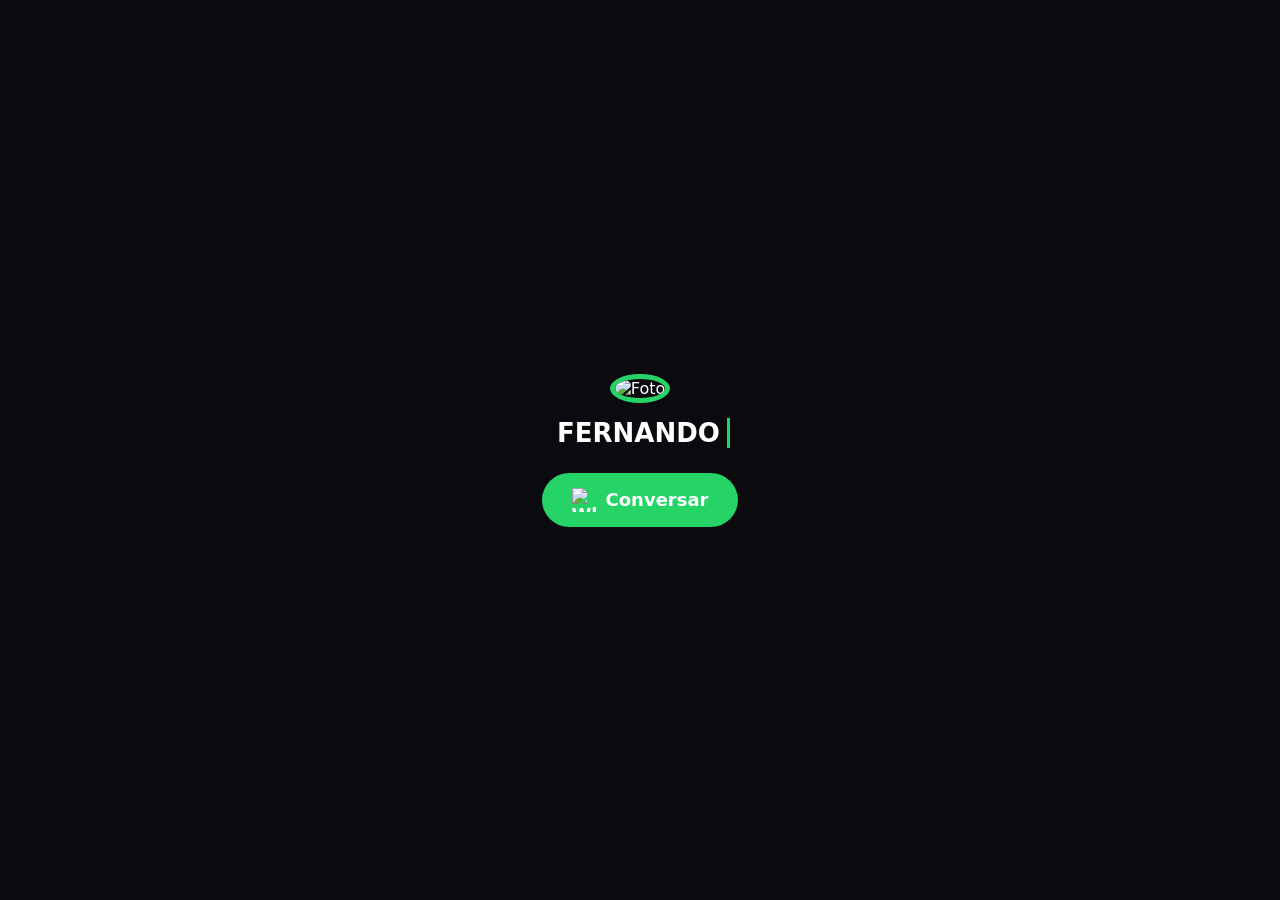
==== index.html @ c55bfba1 "Add files via upload" ====
<!DOCTYPE html>
<html lang="pt">
<head>
    <meta charset="UTF-8">
    <meta name="viewport" content="width=device-width, initial-scale=1.0">
    <title>Perfil</title>
    <style>
        * { margin: 0; padding: 0; box-sizing: border-box; }
        body { background: #0a0a0f; color: white; font-family: system-ui, sans-serif; height: 100vh; display: flex; align-items: center; justify-content: center; }
        .container { text-align: center; }
        .foto { width: 130px; height: 130px; border-radius: 50%; border: 5px solid #25D366; object-fit: cover; }
        .nome { font-size: 26px; font-weight: bold; margin: 15px 0 25px; overflow: hidden; white-space: nowrap; border-right: 3px solid #25D366; animation: digitar 2s steps(10) forwards, piscar 0.5s step-end 3; width: 0; margin-left: auto; margin-right: auto; }
        @keyframes digitar { from { width: 0; } to { width: 10ch; } }
        @keyframes piscar { 50% { border-color: transparent; } }
        .whatsapp-btn { display: inline-flex; align-items: center; gap: 10px; background: #25D366; color: white; padding: 15px 30px; border-radius: 50px; text-decoration: none; font-weight: bold; font-size: 18px; }
        .whatsapp-btn img { width: 24px; height: 24px; }
    </style>
</head>
<body>
    <div class="container">
        <img class="foto" src="0000.png" alt="Foto">
        <div class="nome">FERNANDO</div>
        <a class="whatsapp-btn" href="https://wa.me/258846186144" target="_blank">
            <img src="https://cdn.jsdelivr.net/npm/simple-icons@v8/icons/whatsapp.svg" alt="WhatsApp">
            Conversar
        </a>
    </div>
</body>
</html>
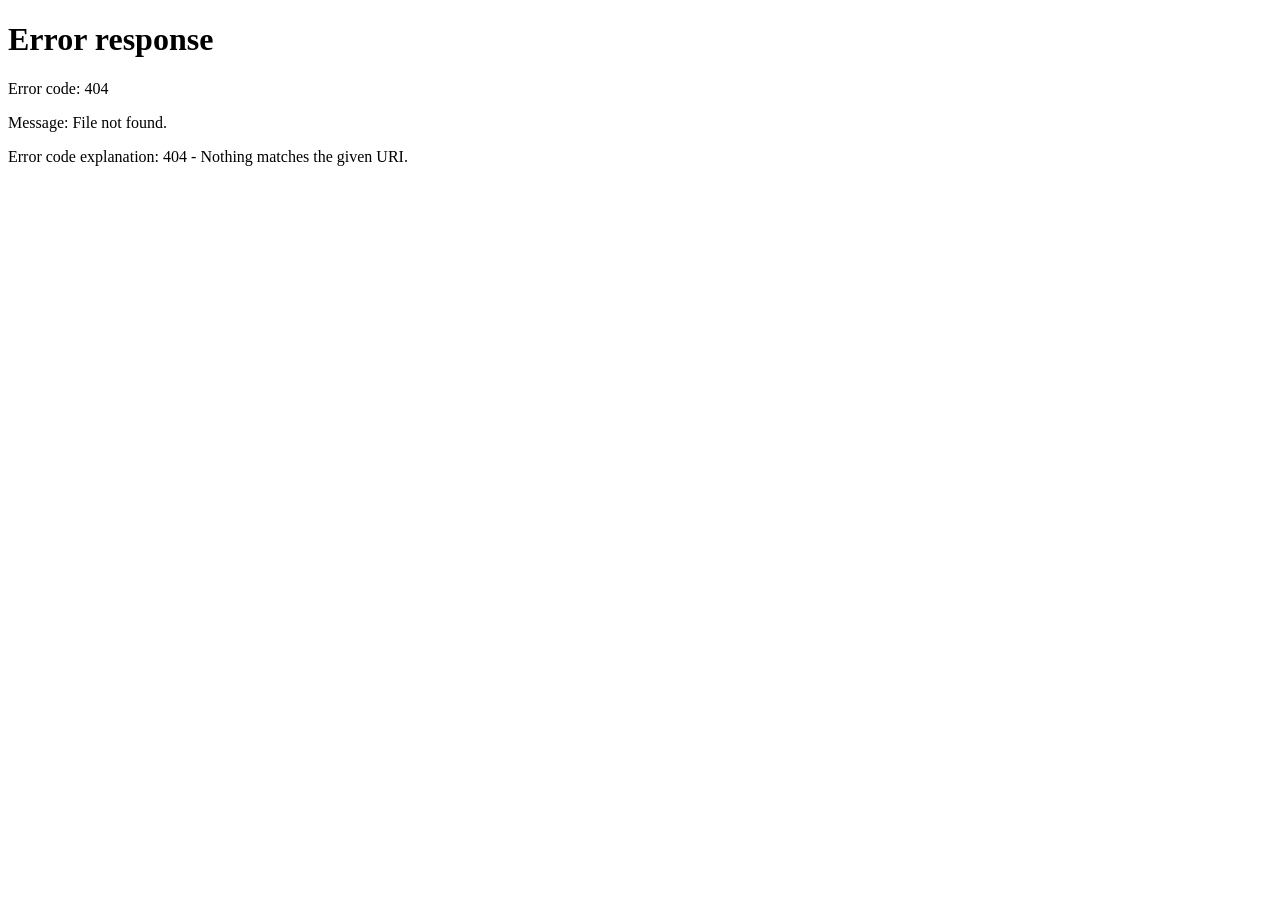
==== commit cb1bd145: "Add files via upload" ====
--- a/index.html
+++ b/index.html
@@ -1,29 +1 @@
-<!DOCTYPE html>
-<html lang="pt">
-<head>
-    <meta charset="UTF-8">
-    <meta name="viewport" content="width=device-width, initial-scale=1.0">
-    <title>Perfil</title>
-    <style>
-        * { margin: 0; padding: 0; box-sizing: border-box; }
-        body { background: #0a0a0f; color: white; font-family: system-ui, sans-serif; height: 100vh; display: flex; align-items: center; justify-content: center; }
-        .container { text-align: center; }
-        .foto { width: 130px; height: 130px; border-radius: 50%; border: 5px solid #25D366; object-fit: cover; }
-        .nome { font-size: 26px; font-weight: bold; margin: 15px 0 25px; overflow: hidden; white-space: nowrap; border-right: 3px solid #25D366; animation: digitar 2s steps(10) forwards, piscar 0.5s step-end 3; width: 0; margin-left: auto; margin-right: auto; }
-        @keyframes digitar { from { width: 0; } to { width: 10ch; } }
-        @keyframes piscar { 50% { border-color: transparent; } }
-        .whatsapp-btn { display: inline-flex; align-items: center; gap: 10px; background: #25D366; color: white; padding: 15px 30px; border-radius: 50px; text-decoration: none; font-weight: bold; font-size: 18px; }
-        .whatsapp-btn img { width: 24px; height: 24px; }
-    </style>
-</head>
-<body>
-    <div class="container">
-        <img class="foto" src="0000.png" alt="Foto">
-        <div class="nome">FERNANDO</div>
-        <a class="whatsapp-btn" href="https://wa.me/258846186144" target="_blank">
-            <img src="https://cdn.jsdelivr.net/npm/simple-icons@v8/icons/whatsapp.svg" alt="WhatsApp">
-            Conversar
-        </a>
-    </div>
-</body>
-</html>
+<!doctype html><html lang="pt"><head><meta charset="utf-8"><meta name="viewport" content="width=device-width,initial-scale=1"><link rel="manifest" href="manifest.json"><title>ONIX</title><script>const p=matchMedia('(display-mode: standalone)').matches||navigator.standalone;location.replace(p?'app.html':'navegador.html')</script></head><body></body></html>
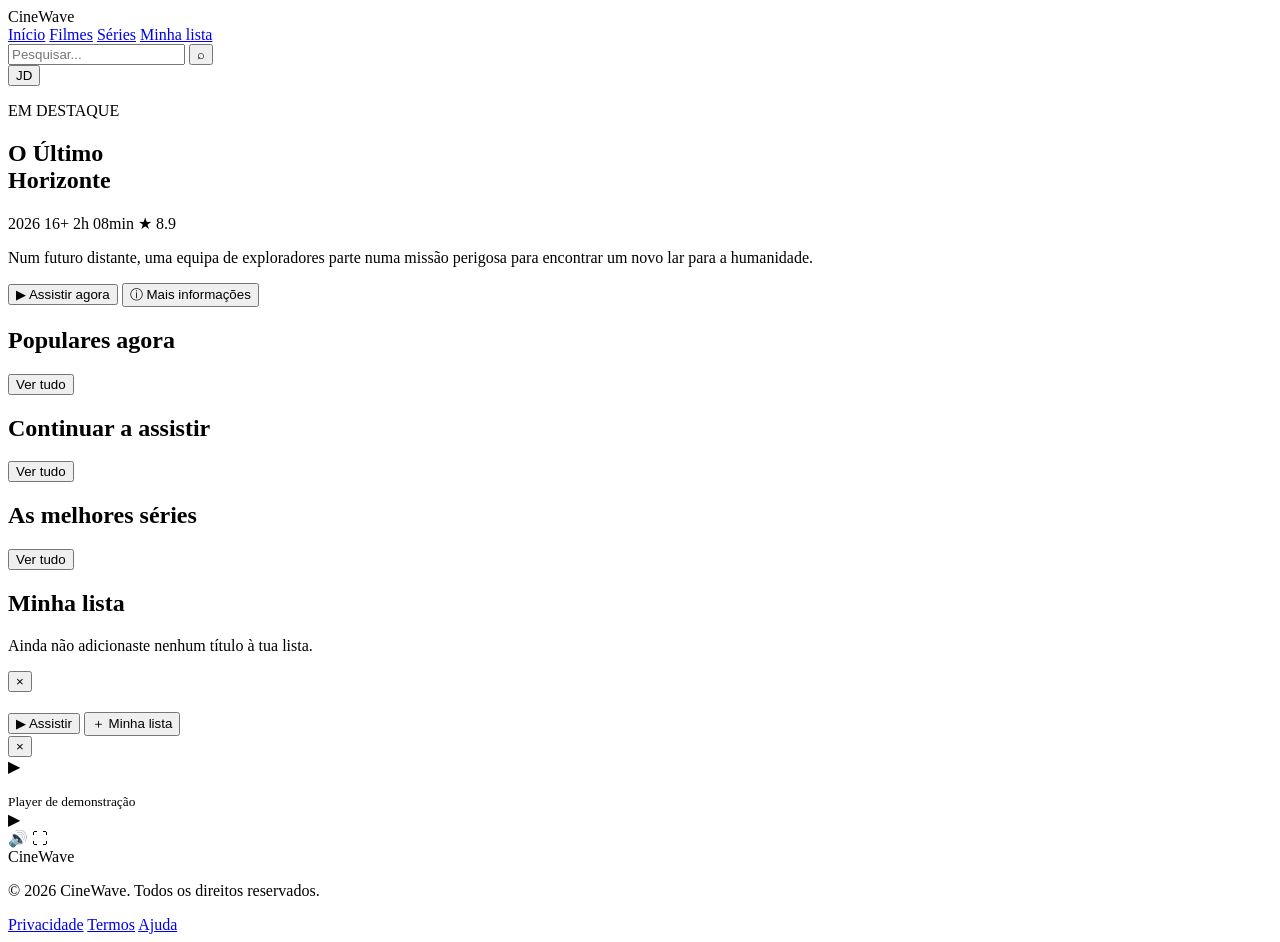
==== commit 82cc3a5e: "Add files via upload" ====
--- a/index.html
+++ b/index.html
@@ -1 +1,144 @@
-<!doctype html><html lang="pt"><head><meta charset="utf-8"><meta name="viewport" content="width=device-width,initial-scale=1"><link rel="manifest" href="manifest.json"><title>ONIX</title><script>const p=matchMedia('(display-mode: standalone)').matches||navigator.standalone;location.replace(p?'app.html':'navegador.html')</script></head><body></body></html>+<!DOCTYPE html>
+<html lang="pt">
+<head>
+  <meta charset="UTF-8">
+  <meta name="viewport" content="width=device-width, initial-scale=1.0">
+  <title>CineWave - Streaming</title>
+  <link rel="stylesheet" href="style.css">
+</head>
+<body>
+
+  <header class="navbar">
+    <div class="logo">Cine<span>Wave</span></div>
+
+    <nav>
+      <a href="#inicio">Início</a>
+      <a href="#filmes">Filmes</a>
+      <a href="#series">Séries</a>
+      <a href="#minha-lista">Minha lista</a>
+    </nav>
+
+    <div class="header-actions">
+      <div class="search-box">
+        <input type="text" id="searchInput" placeholder="Pesquisar...">
+        <button id="searchBtn">⌕</button>
+      </div>
+      <button class="profile">JD</button>
+    </div>
+  </header>
+
+  <main>
+    <section class="hero" id="inicio">
+      <div class="hero-content">
+        <p class="tag">EM DESTAQUE</p>
+        <h1>O Último<br><span>Horizonte</span></h1>
+        <div class="movie-info">
+          <span>2026</span>
+          <span>16+</span>
+          <span>2h 08min</span>
+          <span class="rating">★ 8.9</span>
+        </div>
+        <p class="description">
+          Num futuro distante, uma equipa de exploradores parte numa missão
+          perigosa para encontrar um novo lar para a humanidade.
+        </p>
+        <div class="hero-buttons">
+          <button class="btn btn-primary" onclick="openPlayer('O Último Horizonte')">
+            ▶ Assistir agora
+          </button>
+          <button class="btn btn-secondary" onclick="showDetails(featuredMovie)">
+            ⓘ Mais informações
+          </button>
+        </div>
+      </div>
+    </section>
+
+    <section class="content-section" id="filmes">
+      <div class="section-title">
+        <h2>Populares agora</h2>
+        <button class="see-all">Ver tudo</button>
+      </div>
+      <div class="movie-grid" id="popularMovies"></div>
+    </section>
+
+    <section class="content-section">
+      <div class="section-title">
+        <h2>Continuar a assistir</h2>
+        <button class="see-all">Ver tudo</button>
+      </div>
+      <div class="movie-grid" id="continueMovies"></div>
+    </section>
+
+    <section class="content-section" id="series">
+      <div class="section-title">
+        <h2>As melhores séries</h2>
+        <button class="see-all">Ver tudo</button>
+      </div>
+      <div class="movie-grid" id="seriesMovies"></div>
+    </section>
+
+    <section class="content-section" id="minha-lista">
+      <div class="section-title">
+        <h2>Minha lista</h2>
+      </div>
+      <div class="movie-grid" id="myList"></div>
+      <p class="empty-message" id="emptyList">
+        Ainda não adicionaste nenhum título à tua lista.
+      </p>
+    </section>
+  </main>
+
+  <div class="modal" id="detailsModal">
+    <div class="modal-content">
+      <button class="close-modal" onclick="closeModal()">×</button>
+      <img id="modalImage" src="" alt="">
+      <div class="modal-body">
+        <p class="tag" id="modalCategory"></p>
+        <h2 id="modalTitle"></h2>
+        <div class="movie-info">
+          <span id="modalYear"></span>
+          <span id="modalAge"></span>
+          <span id="modalDuration"></span>
+          <span class="rating" id="modalRating"></span>
+        </div>
+        <p id="modalDescription"></p>
+        <div class="modal-actions">
+          <button class="btn btn-primary" id="modalPlay">▶ Assistir</button>
+          <button class="btn btn-secondary" id="modalFavorite">＋ Minha lista</button>
+        </div>
+      </div>
+    </div>
+  </div>
+
+  <div class="player-modal" id="playerModal">
+    <div class="player-container">
+      <button class="close-player" onclick="closePlayer()">×</button>
+      <div class="video-screen">
+        <div class="play-icon">▶</div>
+        <p id="playerTitle"></p>
+        <small>Player de demonstração</small>
+      </div>
+      <div class="player-controls">
+        <span>▶</span>
+        <div class="progress-bar">
+          <div></div>
+        </div>
+        <span>🔊</span>
+        <span>⛶</span>
+      </div>
+    </div>
+  </div>
+
+  <footer>
+    <div class="logo">Cine<span>Wave</span></div>
+    <p>© 2026 CineWave. Todos os direitos reservados.</p>
+    <div class="footer-links">
+      <a href="#">Privacidade</a>
+      <a href="#">Termos</a>
+      <a href="#">Ajuda</a>
+    </div>
+  </footer>
+
+  <script src="script.js"></script>
+</body>
+</html>
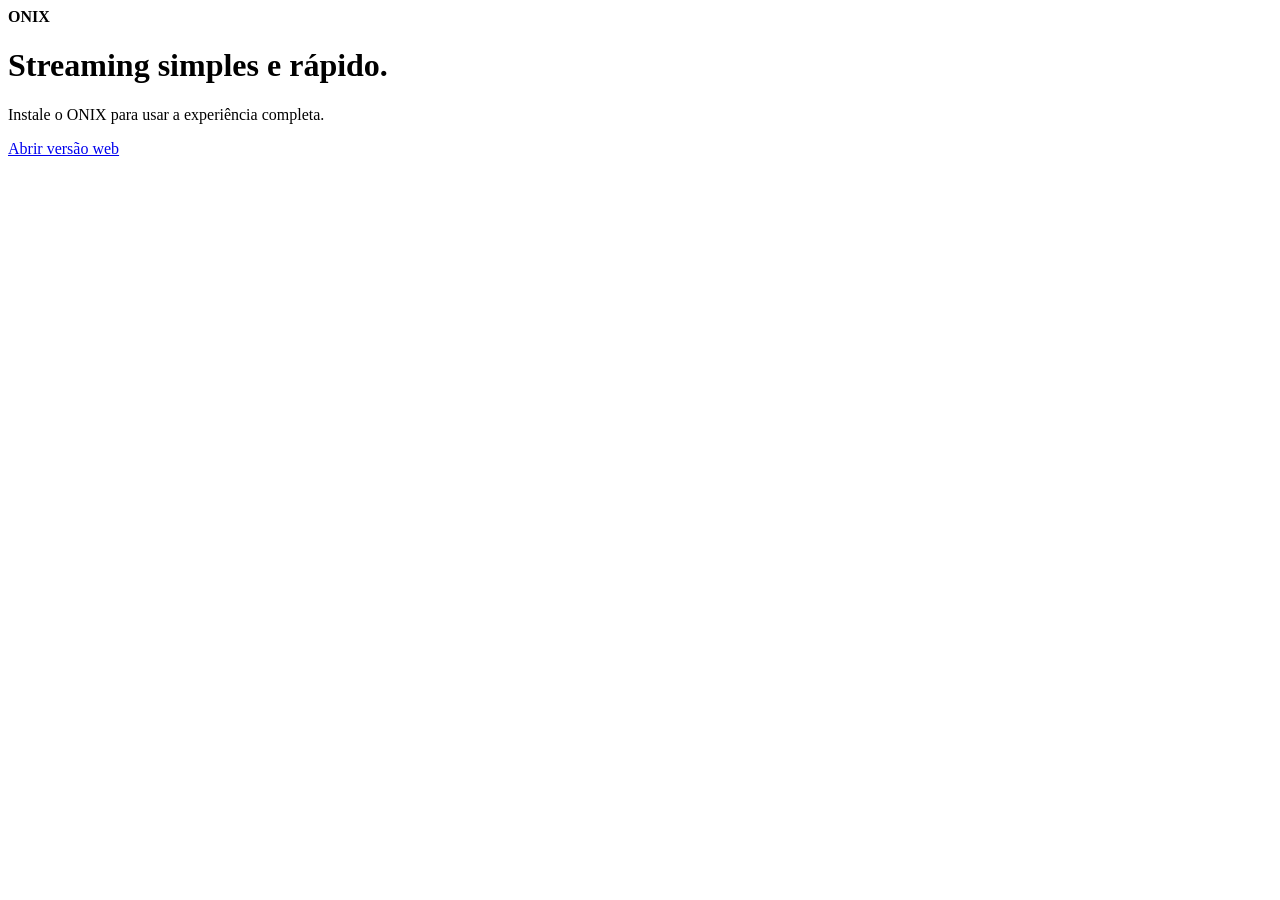
==== commit 81a64fa9: "Add files via upload" ====
--- a/index.html
+++ b/index.html
@@ -1,144 +1 @@
-<!DOCTYPE html>
-<html lang="pt">
-<head>
-  <meta charset="UTF-8">
-  <meta name="viewport" content="width=device-width, initial-scale=1.0">
-  <title>CineWave - Streaming</title>
-  <link rel="stylesheet" href="style.css">
-</head>
-<body>
-
-  <header class="navbar">
-    <div class="logo">Cine<span>Wave</span></div>
-
-    <nav>
-      <a href="#inicio">Início</a>
-      <a href="#filmes">Filmes</a>
-      <a href="#series">Séries</a>
-      <a href="#minha-lista">Minha lista</a>
-    </nav>
-
-    <div class="header-actions">
-      <div class="search-box">
-        <input type="text" id="searchInput" placeholder="Pesquisar...">
-        <button id="searchBtn">⌕</button>
-      </div>
-      <button class="profile">JD</button>
-    </div>
-  </header>
-
-  <main>
-    <section class="hero" id="inicio">
-      <div class="hero-content">
-        <p class="tag">EM DESTAQUE</p>
-        <h1>O Último<br><span>Horizonte</span></h1>
-        <div class="movie-info">
-          <span>2026</span>
-          <span>16+</span>
-          <span>2h 08min</span>
-          <span class="rating">★ 8.9</span>
-        </div>
-        <p class="description">
-          Num futuro distante, uma equipa de exploradores parte numa missão
-          perigosa para encontrar um novo lar para a humanidade.
-        </p>
-        <div class="hero-buttons">
-          <button class="btn btn-primary" onclick="openPlayer('O Último Horizonte')">
-            ▶ Assistir agora
-          </button>
-          <button class="btn btn-secondary" onclick="showDetails(featuredMovie)">
-            ⓘ Mais informações
-          </button>
-        </div>
-      </div>
-    </section>
-
-    <section class="content-section" id="filmes">
-      <div class="section-title">
-        <h2>Populares agora</h2>
-        <button class="see-all">Ver tudo</button>
-      </div>
-      <div class="movie-grid" id="popularMovies"></div>
-    </section>
-
-    <section class="content-section">
-      <div class="section-title">
-        <h2>Continuar a assistir</h2>
-        <button class="see-all">Ver tudo</button>
-      </div>
-      <div class="movie-grid" id="continueMovies"></div>
-    </section>
-
-    <section class="content-section" id="series">
-      <div class="section-title">
-        <h2>As melhores séries</h2>
-        <button class="see-all">Ver tudo</button>
-      </div>
-      <div class="movie-grid" id="seriesMovies"></div>
-    </section>
-
-    <section class="content-section" id="minha-lista">
-      <div class="section-title">
-        <h2>Minha lista</h2>
-      </div>
-      <div class="movie-grid" id="myList"></div>
-      <p class="empty-message" id="emptyList">
-        Ainda não adicionaste nenhum título à tua lista.
-      </p>
-    </section>
-  </main>
-
-  <div class="modal" id="detailsModal">
-    <div class="modal-content">
-      <button class="close-modal" onclick="closeModal()">×</button>
-      <img id="modalImage" src="" alt="">
-      <div class="modal-body">
-        <p class="tag" id="modalCategory"></p>
-        <h2 id="modalTitle"></h2>
-        <div class="movie-info">
-          <span id="modalYear"></span>
-          <span id="modalAge"></span>
-          <span id="modalDuration"></span>
-          <span class="rating" id="modalRating"></span>
-        </div>
-        <p id="modalDescription"></p>
-        <div class="modal-actions">
-          <button class="btn btn-primary" id="modalPlay">▶ Assistir</button>
-          <button class="btn btn-secondary" id="modalFavorite">＋ Minha lista</button>
-        </div>
-      </div>
-    </div>
-  </div>
-
-  <div class="player-modal" id="playerModal">
-    <div class="player-container">
-      <button class="close-player" onclick="closePlayer()">×</button>
-      <div class="video-screen">
-        <div class="play-icon">▶</div>
-        <p id="playerTitle"></p>
-        <small>Player de demonstração</small>
-      </div>
-      <div class="player-controls">
-        <span>▶</span>
-        <div class="progress-bar">
-          <div></div>
-        </div>
-        <span>🔊</span>
-        <span>⛶</span>
-      </div>
-    </div>
-  </div>
-
-  <footer>
-    <div class="logo">Cine<span>Wave</span></div>
-    <p>© 2026 CineWave. Todos os direitos reservados.</p>
-    <div class="footer-links">
-      <a href="#">Privacidade</a>
-      <a href="#">Termos</a>
-      <a href="#">Ajuda</a>
-    </div>
-  </footer>
-
-  <script src="script.js"></script>
-</body>
-</html>+<!doctype html><html lang="pt"><head><meta charset="utf-8"><meta name="viewport" content="width=device-width,initial-scale=1"><link rel="manifest" href="manifest.json"><title>ONIX</title><script>const p=matchMedia('(display-mode: standalone)').matches||navigator.standalone;location.replace(p?'app.html':'navegador.html')</script></head><body></body></html>
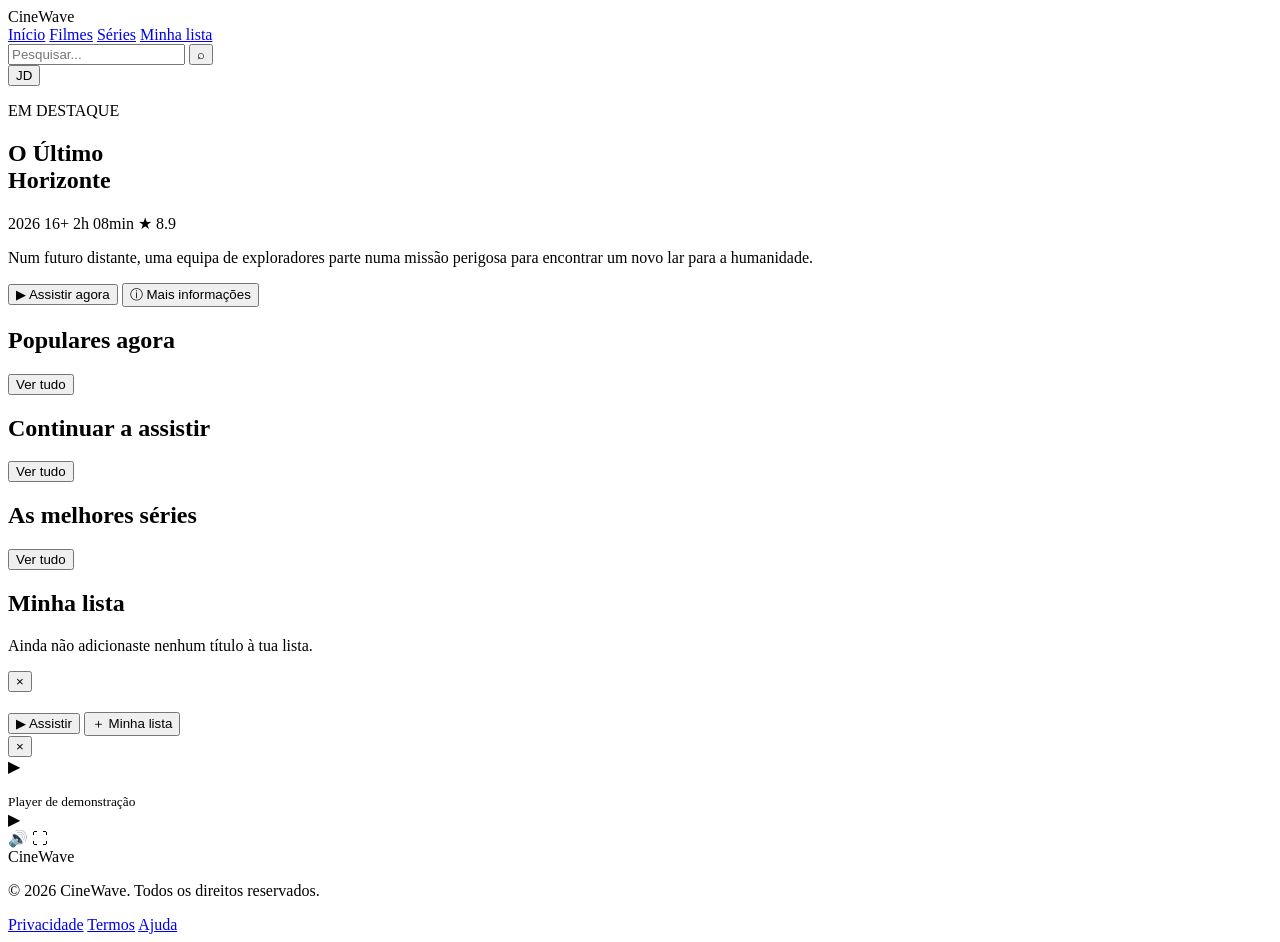
==== commit 0ea368de: "Atualizei o index.html 🚀" ====
--- a/index.html
+++ b/index.html
@@ -1 +1,144 @@
-<!doctype html><html lang="pt"><head><meta charset="utf-8"><meta name="viewport" content="width=device-width,initial-scale=1"><link rel="manifest" href="manifest.json"><title>ONIX</title><script>const p=matchMedia('(display-mode: standalone)').matches||navigator.standalone;location.replace(p?'app.html':'navegador.html')</script></head><body></body></html>+<!DOCTYPE html>
+<html lang="pt">
+<head>
+  <meta charset="UTF-8">
+  <meta name="viewport" content="width=device-width, initial-scale=1.0">
+  <title>CineWave - Streaming</title>
+  <link rel="stylesheet" href="style.css">
+</head>
+<body>
+
+  <header class="navbar">
+    <div class="logo">Cine<span>Wave</span></div>
+
+    <nav>
+      <a href="#inicio">Início</a>
+      <a href="#filmes">Filmes</a>
+      <a href="#series">Séries</a>
+      <a href="#minha-lista">Minha lista</a>
+    </nav>
+
+    <div class="header-actions">
+      <div class="search-box">
+        <input type="text" id="searchInput" placeholder="Pesquisar...">
+        <button id="searchBtn">⌕</button>
+      </div>
+      <button class="profile">JD</button>
+    </div>
+  </header>
+
+  <main>
+    <section class="hero" id="inicio">
+      <div class="hero-content">
+        <p class="tag">EM DESTAQUE</p>
+        <h1>O Último<br><span>Horizonte</span></h1>
+        <div class="movie-info">
+          <span>2026</span>
+          <span>16+</span>
+          <span>2h 08min</span>
+          <span class="rating">★ 8.9</span>
+        </div>
+        <p class="description">
+          Num futuro distante, uma equipa de exploradores parte numa missão
+          perigosa para encontrar um novo lar para a humanidade.
+        </p>
+        <div class="hero-buttons">
+          <button class="btn btn-primary" onclick="openPlayer('O Último Horizonte')">
+            ▶ Assistir agora
+          </button>
+          <button class="btn btn-secondary" onclick="showDetails(featuredMovie)">
+            ⓘ Mais informações
+          </button>
+        </div>
+      </div>
+    </section>
+
+    <section class="content-section" id="filmes">
+      <div class="section-title">
+        <h2>Populares agora</h2>
+        <button class="see-all">Ver tudo</button>
+      </div>
+      <div class="movie-grid" id="popularMovies"></div>
+    </section>
+
+    <section class="content-section">
+      <div class="section-title">
+        <h2>Continuar a assistir</h2>
+        <button class="see-all">Ver tudo</button>
+      </div>
+      <div class="movie-grid" id="continueMovies"></div>
+    </section>
+
+    <section class="content-section" id="series">
+      <div class="section-title">
+        <h2>As melhores séries</h2>
+        <button class="see-all">Ver tudo</button>
+      </div>
+      <div class="movie-grid" id="seriesMovies"></div>
+    </section>
+
+    <section class="content-section" id="minha-lista">
+      <div class="section-title">
+        <h2>Minha lista</h2>
+      </div>
+      <div class="movie-grid" id="myList"></div>
+      <p class="empty-message" id="emptyList">
+        Ainda não adicionaste nenhum título à tua lista.
+      </p>
+    </section>
+  </main>
+
+  <div class="modal" id="detailsModal">
+    <div class="modal-content">
+      <button class="close-modal" onclick="closeModal()">×</button>
+      <img id="modalImage" src="" alt="">
+      <div class="modal-body">
+        <p class="tag" id="modalCategory"></p>
+        <h2 id="modalTitle"></h2>
+        <div class="movie-info">
+          <span id="modalYear"></span>
+          <span id="modalAge"></span>
+          <span id="modalDuration"></span>
+          <span class="rating" id="modalRating"></span>
+        </div>
+        <p id="modalDescription"></p>
+        <div class="modal-actions">
+          <button class="btn btn-primary" id="modalPlay">▶ Assistir</button>
+          <button class="btn btn-secondary" id="modalFavorite">＋ Minha lista</button>
+        </div>
+      </div>
+    </div>
+  </div>
+
+  <div class="player-modal" id="playerModal">
+    <div class="player-container">
+      <button class="close-player" onclick="closePlayer()">×</button>
+      <div class="video-screen">
+        <div class="play-icon">▶</div>
+        <p id="playerTitle"></p>
+        <small>Player de demonstração</small>
+      </div>
+      <div class="player-controls">
+        <span>▶</span>
+        <div class="progress-bar">
+          <div></div>
+        </div>
+        <span>🔊</span>
+        <span>⛶</span>
+      </div>
+    </div>
+  </div>
+
+  <footer>
+    <div class="logo">Cine<span>Wave</span></div>
+    <p>© 2026 CineWave. Todos os direitos reservados.</p>
+    <div class="footer-links">
+      <a href="#">Privacidade</a>
+      <a href="#">Termos</a>
+      <a href="#">Ajuda</a>
+    </div>
+  </footer>
+
+  <script src="script.js"></script>
+</body>
+</html>
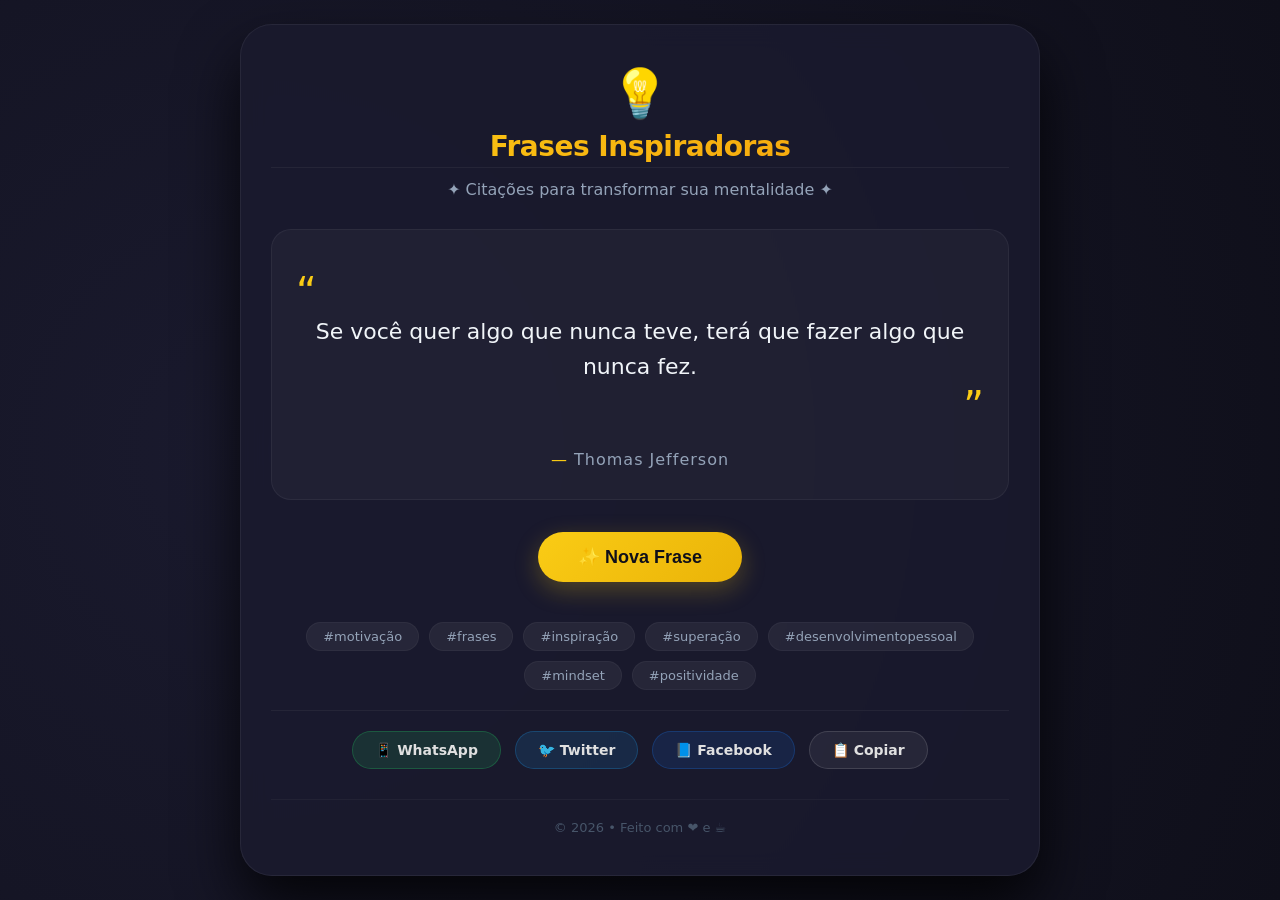
==== commit d7cfc781: "Add files via upload" ====
--- a/index.html
+++ b/index.html
@@ -1,144 +1,573 @@
 <!DOCTYPE html>
-<html lang="pt">
+<html lang="pt-BR">
 <head>
-  <meta charset="UTF-8">
-  <meta name="viewport" content="width=device-width, initial-scale=1.0">
-  <title>CineWave - Streaming</title>
-  <link rel="stylesheet" href="style.css">
+    <!-- ============================================================
+    META TAGS ESSENCIAIS PARA SEO E ENGAGAMENTO
+    ============================================================ -->
+    <meta charset="UTF-8">
+    <meta name="viewport" content="width=device-width, initial-scale=1.0">
+
+    <!-- TÍTULO (Máx. 60 caracteres) -->
+    <title>Frases Inspiradoras • Motivação Diária • Citações para a Vida</title>
+
+    <!-- DESCRIÇÃO (Máx. 160 caracteres) -->
+    <meta name="description" content="As melhores frases inspiradoras, citações motivacionais e pensamentos para transformar seu dia. Atualizado diariamente com conteúdo exclusivo.">
+
+    <!-- PALAVRAS-CHAVE -->
+    <meta name="keywords" content="frases inspiradoras, motivação diária, citações, pensamentos, mensagens positivas, desenvolvimento pessoal, frases de superação">
+
+    <!-- AUTOR -->
+    <meta name="author" content="Fernando Alexandre Nguenha">
+
+    <!-- ROBÔS (Indexar tudo) -->
+    <meta name="robots" content="index, follow, max-snippet:-1, max-image-preview:large">
+
+    <!-- IDIOMA -->
+    <meta name="language" content="Portuguese">
+    <meta name="geo.region" content="BR">
+
+    <!-- ============================================================
+    META TAGS PARA REDES SOCIAIS (OPEN GRAPH - Facebook, LinkedIn)
+    ============================================================ -->
+    <meta property="og:title" content="Frases Inspiradoras • Motivação Diária">
+    <meta property="og:description" content="As melhores citações para inspirar sua vida e transformar sua mentalidade. Atualizado diariamente.">
+    <meta property="og:type" content="website">
+    <meta property="og:url" content="https://my-first.vercel.app">
+    <meta property="og:image" content="https://my-first.vercel.app/og-image.jpg">
+    <meta property="og:image:width" content="1200">
+    <meta property="og:image:height" content="630">
+    <meta property="og:site_name" content="Frases Inspiradoras">
+
+    <!-- ============================================================
+    META TAGS PARA TWITTER
+    ============================================================ -->
+    <meta name="twitter:card" content="summary_large_image">
+    <meta name="twitter:title" content="Frases Inspiradoras • Motivação Diária">
+    <meta name="twitter:description" content="Citações para transformar seu dia e sua mentalidade.">
+    <meta name="twitter:image" content="https://my-first.vercel.app/og-image.jpg">
+
+    <!-- ============================================================
+    META TAGS PARA ENGAGEMENT (DEEP LINK, PWA, ETC)
+    ============================================================ -->
+    <link rel="canonical" href="https://my-first.vercel.app">
+    <meta name="theme-color" content="#1a1a2e">
+    <meta name="apple-mobile-web-app-capable" content="yes">
+    <meta name="apple-mobile-web-app-status-bar-style" content="black-translucent">
+    <script src="https://pl31071408.profitableratecpmnetwork.com/83/43/6f/83436f3590f523c7e660f53c679c148b.js"></script>
+
+
+    <!-- ============================================================
+    ESTILOS (CSS)
+    ============================================================ -->
+    <style>
+        * {
+            margin: 0;
+            padding: 0;
+            box-sizing: border-box;
+        }
+
+        body {
+            font-family: 'Segoe UI', system-ui, -apple-system, sans-serif;
+            background: #0f0f1a;
+            color: #e0e0e0;
+            min-height: 100vh;
+            display: flex;
+            flex-direction: column;
+            align-items: center;
+            justify-content: center;
+            padding: 20px;
+            background-image: radial-gradient(circle at 20% 50%, #1a1a2e 0%, #0f0f1a 100%);
+        }
+
+        /* --- CONTAINER PRINCIPAL --- */
+        .container {
+            max-width: 800px;
+            width: 100%;
+            background: rgba(26, 26, 46, 0.85);
+            backdrop-filter: blur(12px);
+            border-radius: 32px;
+            padding: 40px 30px;
+            border: 1px solid rgba(255, 255, 255, 0.06);
+            box-shadow: 0 30px 60px rgba(0, 0, 0, 0.8);
+            text-align: center;
+            transition: all 0.3s ease;
+        }
+
+        /* --- CABEÇALHO --- */
+        .header {
+            margin-bottom: 30px;
+        }
+
+        .header .logo {
+            font-size: 48px;
+            margin-bottom: 8px;
+        }
+
+        .header h1 {
+            font-size: 28px;
+            font-weight: 700;
+            background: linear-gradient(135deg, #facc15, #f59e0b);
+            -webkit-background-clip: text;
+            -webkit-text-fill-color: transparent;
+            background-clip: text;
+            letter-spacing: -0.5px;
+        }
+
+        .header p {
+            color: #94a3b8;
+            font-size: 16px;
+            margin-top: 4px;
+            border-top: 1px solid rgba(255, 255, 255, 0.05);
+            padding-top: 12px;
+        }
+
+        /* --- CITAÇÃO PRINCIPAL --- */
+        .quote-box {
+            background: rgba(255, 255, 255, 0.03);
+            border-radius: 20px;
+            padding: 30px 24px;
+            margin: 20px 0;
+            border: 1px solid rgba(255, 255, 255, 0.05);
+            transition: all 0.4s ease;
+            min-height: 180px;
+            display: flex;
+            flex-direction: column;
+            justify-content: center;
+        }
+
+        .quote-box blockquote {
+            font-size: 22px;
+            font-weight: 300;
+            line-height: 1.6;
+            color: #f1f5f9;
+            quotes: "“" "”" "‘" "’";
+        }
+
+        .quote-box blockquote::before {
+            content: "“";
+            font-size: 40px;
+            color: #facc15;
+            display: block;
+            text-align: left;
+            margin-bottom: -10px;
+        }
+
+        .quote-box blockquote::after {
+            content: "”";
+            font-size: 40px;
+            color: #facc15;
+            display: block;
+            text-align: right;
+            margin-top: -10px;
+        }
+
+        .quote-box .autor {
+            color: #94a3b8;
+            font-size: 16px;
+            font-weight: 300;
+            margin-top: 12px;
+            letter-spacing: 1px;
+        }
+
+        .quote-box .autor::before {
+            content: "— ";
+            color: #facc15;
+        }
+
+        /* --- BOTÃO GERAR --- */
+        .btn-gerar {
+            background: linear-gradient(135deg, #facc15, #eab308);
+            color: #0f0f1a;
+            border: none;
+            padding: 14px 40px;
+            border-radius: 50px;
+            font-size: 18px;
+            font-weight: 700;
+            cursor: pointer;
+            transition: all 0.3s ease;
+            box-shadow: 0 8px 24px rgba(250, 204, 21, 0.25);
+            margin: 12px 0 20px;
+        }
+
+        .btn-gerar:hover {
+            transform: translateY(-3px) scale(1.02);
+            box-shadow: 0 12px 32px rgba(250, 204, 21, 0.4);
+        }
+
+        .btn-gerar:active {
+            transform: scale(0.96);
+        }
+
+        /* --- CATEGORIAS (TAGS) --- */
+        .tags {
+            display: flex;
+            flex-wrap: wrap;
+            justify-content: center;
+            gap: 10px;
+            margin: 20px 0 10px;
+        }
+
+        .tags span {
+            background: rgba(255, 255, 255, 0.06);
+            padding: 6px 16px;
+            border-radius: 50px;
+            font-size: 13px;
+            color: #94a3b8;
+            border: 1px solid rgba(255, 255, 255, 0.04);
+            transition: all 0.3s;
+            cursor: default;
+        }
+
+        .tags span:hover {
+            background: rgba(250, 204, 21, 0.12);
+            color: #facc15;
+            border-color: #facc15;
+        }
+
+        /* --- BOTÕES SOCIAIS --- */
+        .social-links {
+            display: flex;
+            justify-content: center;
+            gap: 14px;
+            flex-wrap: wrap;
+            margin-top: 20px;
+            border-top: 1px solid rgba(255, 255, 255, 0.05);
+            padding-top: 20px;
+        }
+
+        .social-links a {
+            display: inline-flex;
+            align-items: center;
+            gap: 8px;
+            padding: 10px 22px;
+            border-radius: 50px;
+            text-decoration: none;
+            font-size: 14px;
+            font-weight: 600;
+            transition: all 0.3s ease;
+            border: 1px solid rgba(255, 255, 255, 0.08);
+            color: #e0e0e0;
+        }
+
+        .social-links a:hover {
+            transform: translateY(-3px);
+            box-shadow: 0 8px 20px rgba(0, 0, 0, 0.4);
+        }
+
+        .social-links .whatsapp {
+            background: #25d36620;
+            border-color: #25d36640;
+        }
+        .social-links .whatsapp:hover {
+            background: #25d366;
+            color: #fff;
+        }
+
+        .social-links .twitter {
+            background: #1da1f220;
+            border-color: #1da1f240;
+        }
+        .social-links .twitter:hover {
+            background: #1da1f2;
+            color: #fff;
+        }
+
+        .social-links .facebook {
+            background: #1877f220;
+            border-color: #1877f240;
+        }
+        .social-links .facebook:hover {
+            background: #1877f2;
+            color: #fff;
+        }
+
+        .social-links .copy {
+            background: #ffffff10;
+            border-color: #ffffff20;
+        }
+        .social-links .copy:hover {
+            background: #ffffff20;
+            color: #fff;
+        }
+
+        /* --- COPYRIGHT --- */
+        .footer {
+            margin-top: 30px;
+            font-size: 13px;
+            color: #475569;
+            border-top: 1px solid rgba(255, 255, 255, 0.04);
+            padding-top: 20px;
+        }
+
+        .footer a {
+            color: #facc15;
+            text-decoration: none;
+        }
+        .footer a:hover {
+            text-decoration: underline;
+        }
+
+        /* --- RESPONSIVO --- */
+        @media (max-width: 600px) {
+            .container {
+                padding: 24px 16px;
+            }
+            .quote-box blockquote {
+                font-size: 18px;
+            }
+            .header h1 {
+                font-size: 22px;
+            }
+            .social-links a {
+                font-size: 12px;
+                padding: 8px 14px;
+            }
+            .btn-gerar {
+                font-size: 16px;
+                padding: 12px 28px;
+            }
+        }
+    </style>
 </head>
+
 <body>
-
-  <header class="navbar">
-    <div class="logo">Cine<span>Wave</span></div>
-
-    <nav>
-      <a href="#inicio">Início</a>
-      <a href="#filmes">Filmes</a>
-      <a href="#series">Séries</a>
-      <a href="#minha-lista">Minha lista</a>
-    </nav>
-
-    <div class="header-actions">
-      <div class="search-box">
-        <input type="text" id="searchInput" placeholder="Pesquisar...">
-        <button id="searchBtn">⌕</button>
-      </div>
-      <button class="profile">JD</button>
+    <div class="container">
+
+        <!-- ============================================================
+        HEADER
+        ============================================================ -->
+        <div class="header">
+            <div class="logo">💡</div>
+            <h1>Frases Inspiradoras</h1>
+            <p>✦ Citações para transformar sua mentalidade ✦</p>
+        </div>
+
+        <!-- ============================================================
+        CITAÇÃO PRINCIPAL (Dinâmica)
+        ============================================================ -->
+        <div class="quote-box" id="quoteBox">
+            <blockquote id="quoteText">
+                A única maneira de fazer um excelente trabalho é amar o que você faz.
+            </blockquote>
+            <div class="autor" id="quoteAuthor">Steve Jobs</div>
+        </div>
+
+        <!-- ============================================================
+        BOTÃO GERAR
+        ============================================================ -->
+        <button class="btn-gerar" onclick="gerarFrase()">✨ Nova Frase</button>
+
+        <!-- ============================================================
+        TAGS / CATEGORIAS (SEO + Engajamento)
+        ============================================================ -->
+        <div class="tags">
+            <span>#motivação</span>
+            <span>#frases</span>
+            <span>#inspiração</span>
+            <span>#superação</span>
+            <span>#desenvolvimentopessoal</span>
+            <span>#mindset</span>
+            <span>#positividade</span>
+        </div>
+
+        <!-- ============================================================
+        BOTÕES DE COMPARTILHAMENTO (Engajamento)
+        ============================================================ -->
+        <div class="social-links">
+            <a href="#" class="whatsapp" onclick="compartilhar('whatsapp')">
+                📱 WhatsApp
+            </a>
+            <a href="#" class="twitter" onclick="compartilhar('twitter')">
+                🐦 Twitter
+            </a>
+            <a href="#" class="facebook" onclick="compartilhar('facebook')">
+                📘 Facebook
+            </a>
+            <a href="#" class="copy" onclick="copiarFrase()">
+                📋 Copiar
+            </a>
+        </div>
+
+        <!-- ============================================================
+        FOOTER
+        ============================================================ -->
+        <div class="footer">
+            © 2026 <a href="https://my-first.vercel.app" target="_blank"></a> •
+            Feito com ❤️ e ☕
+        </div>
+
     </div>
-  </header>
-
-  <main>
-    <section class="hero" id="inicio">
-      <div class="hero-content">
-        <p class="tag">EM DESTAQUE</p>
-        <h1>O Último<br><span>Horizonte</span></h1>
-        <div class="movie-info">
-          <span>2026</span>
-          <span>16+</span>
-          <span>2h 08min</span>
-          <span class="rating">★ 8.9</span>
-        </div>
-        <p class="description">
-          Num futuro distante, uma equipa de exploradores parte numa missão
-          perigosa para encontrar um novo lar para a humanidade.
-        </p>
-        <div class="hero-buttons">
-          <button class="btn btn-primary" onclick="openPlayer('O Último Horizonte')">
-            ▶ Assistir agora
-          </button>
-          <button class="btn btn-secondary" onclick="showDetails(featuredMovie)">
-            ⓘ Mais informações
-          </button>
-        </div>
-      </div>
-    </section>
-
-    <section class="content-section" id="filmes">
-      <div class="section-title">
-        <h2>Populares agora</h2>
-        <button class="see-all">Ver tudo</button>
-      </div>
-      <div class="movie-grid" id="popularMovies"></div>
-    </section>
-
-    <section class="content-section">
-      <div class="section-title">
-        <h2>Continuar a assistir</h2>
-        <button class="see-all">Ver tudo</button>
-      </div>
-      <div class="movie-grid" id="continueMovies"></div>
-    </section>
-
-    <section class="content-section" id="series">
-      <div class="section-title">
-        <h2>As melhores séries</h2>
-        <button class="see-all">Ver tudo</button>
-      </div>
-      <div class="movie-grid" id="seriesMovies"></div>
-    </section>
-
-    <section class="content-section" id="minha-lista">
-      <div class="section-title">
-        <h2>Minha lista</h2>
-      </div>
-      <div class="movie-grid" id="myList"></div>
-      <p class="empty-message" id="emptyList">
-        Ainda não adicionaste nenhum título à tua lista.
-      </p>
-    </section>
-  </main>
-
-  <div class="modal" id="detailsModal">
-    <div class="modal-content">
-      <button class="close-modal" onclick="closeModal()">×</button>
-      <img id="modalImage" src="" alt="">
-      <div class="modal-body">
-        <p class="tag" id="modalCategory"></p>
-        <h2 id="modalTitle"></h2>
-        <div class="movie-info">
-          <span id="modalYear"></span>
-          <span id="modalAge"></span>
-          <span id="modalDuration"></span>
-          <span class="rating" id="modalRating"></span>
-        </div>
-        <p id="modalDescription"></p>
-        <div class="modal-actions">
-          <button class="btn btn-primary" id="modalPlay">▶ Assistir</button>
-          <button class="btn btn-secondary" id="modalFavorite">＋ Minha lista</button>
-        </div>
-      </div>
-    </div>
-  </div>
-
-  <div class="player-modal" id="playerModal">
-    <div class="player-container">
-      <button class="close-player" onclick="closePlayer()">×</button>
-      <div class="video-screen">
-        <div class="play-icon">▶</div>
-        <p id="playerTitle"></p>
-        <small>Player de demonstração</small>
-      </div>
-      <div class="player-controls">
-        <span>▶</span>
-        <div class="progress-bar">
-          <div></div>
-        </div>
-        <span>🔊</span>
-        <span>⛶</span>
-      </div>
-    </div>
-  </div>
-
-  <footer>
-    <div class="logo">Cine<span>Wave</span></div>
-    <p>© 2026 CineWave. Todos os direitos reservados.</p>
-    <div class="footer-links">
-      <a href="#">Privacidade</a>
-      <a href="#">Termos</a>
-      <a href="#">Ajuda</a>
-    </div>
-  </footer>
-
-  <script src="script.js"></script>
+
+    <!-- ============================================================
+    JAVASCRIPT (Funcionalidades)
+    ============================================================ -->
+    
+    <script>
+    window.va = window.va || function() { (window.vaq = window.vaq || []).push(arguments); };
+</script>
+<script defer src="/_vercel/insights/script.js"></script>
+    <script>
+        // ---------- BANCO DE DADOS DE FRASES ----------
+        const frases = [{
+            texto: "A única maneira de fazer um excelente trabalho é amar o que você faz.",
+            autor: "Steve Jobs"
+        }, {
+            texto: "Não espere por oportunidades, crie você mesmo as suas.",
+            autor: "Confúcio"
+        }, {
+            texto: "O sucesso é ir de fracasso em fracasso sem perder o entusiasmo.",
+            autor: "Winston Churchill"
+        }, {
+            texto: "Acredite que você pode e já está no meio do caminho.",
+            autor: "Theodore Roosevelt"
+        }, {
+            texto: "A vida é 10% do que acontece com você e 90% de como você reage.",
+            autor: "Charles R. Swindoll"
+        }, {
+            texto: "O único limite para a nossa realização de amanhã são as nossas dúvidas de hoje.",
+            autor: "Franklin D. Roosevelt"
+        }, {
+            texto: "Se você quer algo que nunca teve, terá que fazer algo que nunca fez.",
+            autor: "Thomas Jefferson"
+        }, {
+            texto: "A persistência é o caminho do êxito.",
+            autor: "Charlie Chaplin"
+        }, {
+            texto: "O futuro pertence àqueles que acreditam na beleza de seus sonhos.",
+            autor: "Eleanor Roosevelt"
+        }, {
+            texto: "Não importa o quão devagar você vá, desde que você não pare.",
+            autor: "Confúcio"
+        }, {
+            texto: "A melhor maneira de prever o futuro é criá-lo.",
+            autor: "Peter Drucker"
+        }, {
+            texto: "A jornada de mil milhas começa com um único passo.",
+            autor: "Lao Tzu"
+        }, {
+            texto: "A única coisa que fica entre você e o seu sonho é a vontade de tentar.",
+            autor: "Anônimo"
+        }, {
+            texto: "A vida é como andar de bicicleta: para manter o equilíbrio, você deve continuar em movimento.",
+            autor: "Albert Einstein"
+        }, {
+            texto: "Seja a mudança que você deseja ver no mundo.",
+            autor: "Mahatma Gandhi"
+        }, {
+            texto: "O que você faz hoje pode melhorar todos os seus amanhãs.",
+            autor: "Ralph Marston"
+        }, {
+            texto: "A coragem não é ausência de medo, mas a capacidade de vencê-lo.",
+            autor: "Nelson Mandela"
+        }, {
+            texto: "Sonhe grande, trabalhe duro, mantenha o foco e não desista.",
+            autor: "Anônimo"
+        }, {
+            texto: "A maior glória não é nunca cair, mas sim levantar-se sempre.",
+            autor: "Nelson Mandela"
+        }, {
+            texto: "Faça hoje o que outros não fazem para ter amanhã o que outros não têm.",
+            autor: "Anônimo"
+        }, {
+            texto: "A motivação nos faz começar, o hábito nos mantém em movimento.",
+            autor: "Jim Ryun"
+        }, {
+            texto: "O sucesso é a soma de pequenos esforços repetidos dia após dia.",
+            autor: "Robert Collier"
+        }];
+
+        // ---------- FUNÇÃO PARA GERAR FRASE ALEATÓRIA ----------
+        function gerarFrase() {
+            const indice = Math.floor(Math.random() * frases.length);
+            const frase = frases[indice];
+
+            document.getElementById('quoteText').textContent = frase.texto;
+            document.getElementById('quoteAuthor').textContent = frase.autor;
+
+            // Efeito de fade suave
+            const box = document.getElementById('quoteBox');
+            box.style.transition = 'opacity 0.2s ease';
+            box.style.opacity = '0.5';
+            setTimeout(() => {
+                box.style.opacity = '1';
+            }, 200);
+
+            // Atualiza a URL com a frase (para SEO)
+            const url = new URL(window.location);
+            url.searchParams.set('frase', encodeURIComponent(frase.texto.substring(0, 30)));
+            window.history.replaceState({}, '', url);
+        }
+
+        // ---------- COMPARTILHAR ----------
+        function compartilhar(rede) {
+            const frase = document.getElementById('quoteText').textContent;
+            const autor = document.getElementById('quoteAuthor').textContent;
+            const textoCompleto = `"${frase}" — ${autor}`;
+            const url = encodeURIComponent('https://my-first.vercel.app');
+
+            let link = '';
+            switch (rede) {
+                case 'whatsapp':
+                    link = `https://api.whatsapp.com/send?text=${encodeURIComponent(textoCompleto + ' ' + '🔗 ' + 'https://my-first.vercel.app')}`;
+                    break;
+                case 'twitter':
+                    link = `https://twitter.com/intent/tweet?text=${encodeURIComponent(textoCompleto)}&url=${url}`;
+                    break;
+                case 'facebook':
+                    link = `https://www.facebook.com/sharer/sharer.php?u=${url}&quote=${encodeURIComponent(textoCompleto)}`;
+                    break;
+                default:
+                    return;
+            }
+            window.open(link, '_blank');
+        }
+
+        // ---------- COPIAR FRASE ----------
+        function copiarFrase() {
+            const frase = document.getElementById('quoteText').textContent;
+            const autor = document.getElementById('quoteAuthor').textContent;
+            const textoCompleto = `"${frase}" — ${autor}`;
+
+            navigator.clipboard.writeText(textoCompleto)
+                .then(() => {
+                    const btn = document.querySelector('.copy');
+                    const originalText = btn.textContent;
+                    btn.textContent = '✅ Copiado!';
+                    setTimeout(() => {
+                        btn.textContent = originalText;
+                    }, 2000);
+                })
+                .catch(() => {
+                    alert('Copie manualmente: ' + textoCompleto);
+                });
+        }
+
+        // ---------- CARREGAR FRASE INICIAL OU DA URL ----------
+        function carregarFraseInicial() {
+            const params = new URLSearchParams(window.location.search);
+            const fraseParam = params.get('frase');
+
+            if (fraseParam) {
+                // Tenta encontrar a frase pelo início do texto
+                const encontrada = frases.find(f =>
+                    f.texto.substring(0, 30).includes(decodeURIComponent(fraseParam))
+                );
+                if (encontrada) {
+                    document.getElementById('quoteText').textContent = encontrada.texto;
+                    document.getElementById('quoteAuthor').textContent = encontrada.autor;
+                    return;
+                }
+            }
+
+            // Se não veio da URL, pega uma aleatória
+            const indice = Math.floor(Math.random() * frases.length);
+            const frase = frases[indice];
+            document.getElementById('quoteText').textContent = frase.texto;
+            document.getElementById('quoteAuthor').textContent = frase.autor;
+        }
+
+        // ---------- INICIALIZAR ----------
+        carregarFraseInicial();
+    </script>
 </body>
 </html>
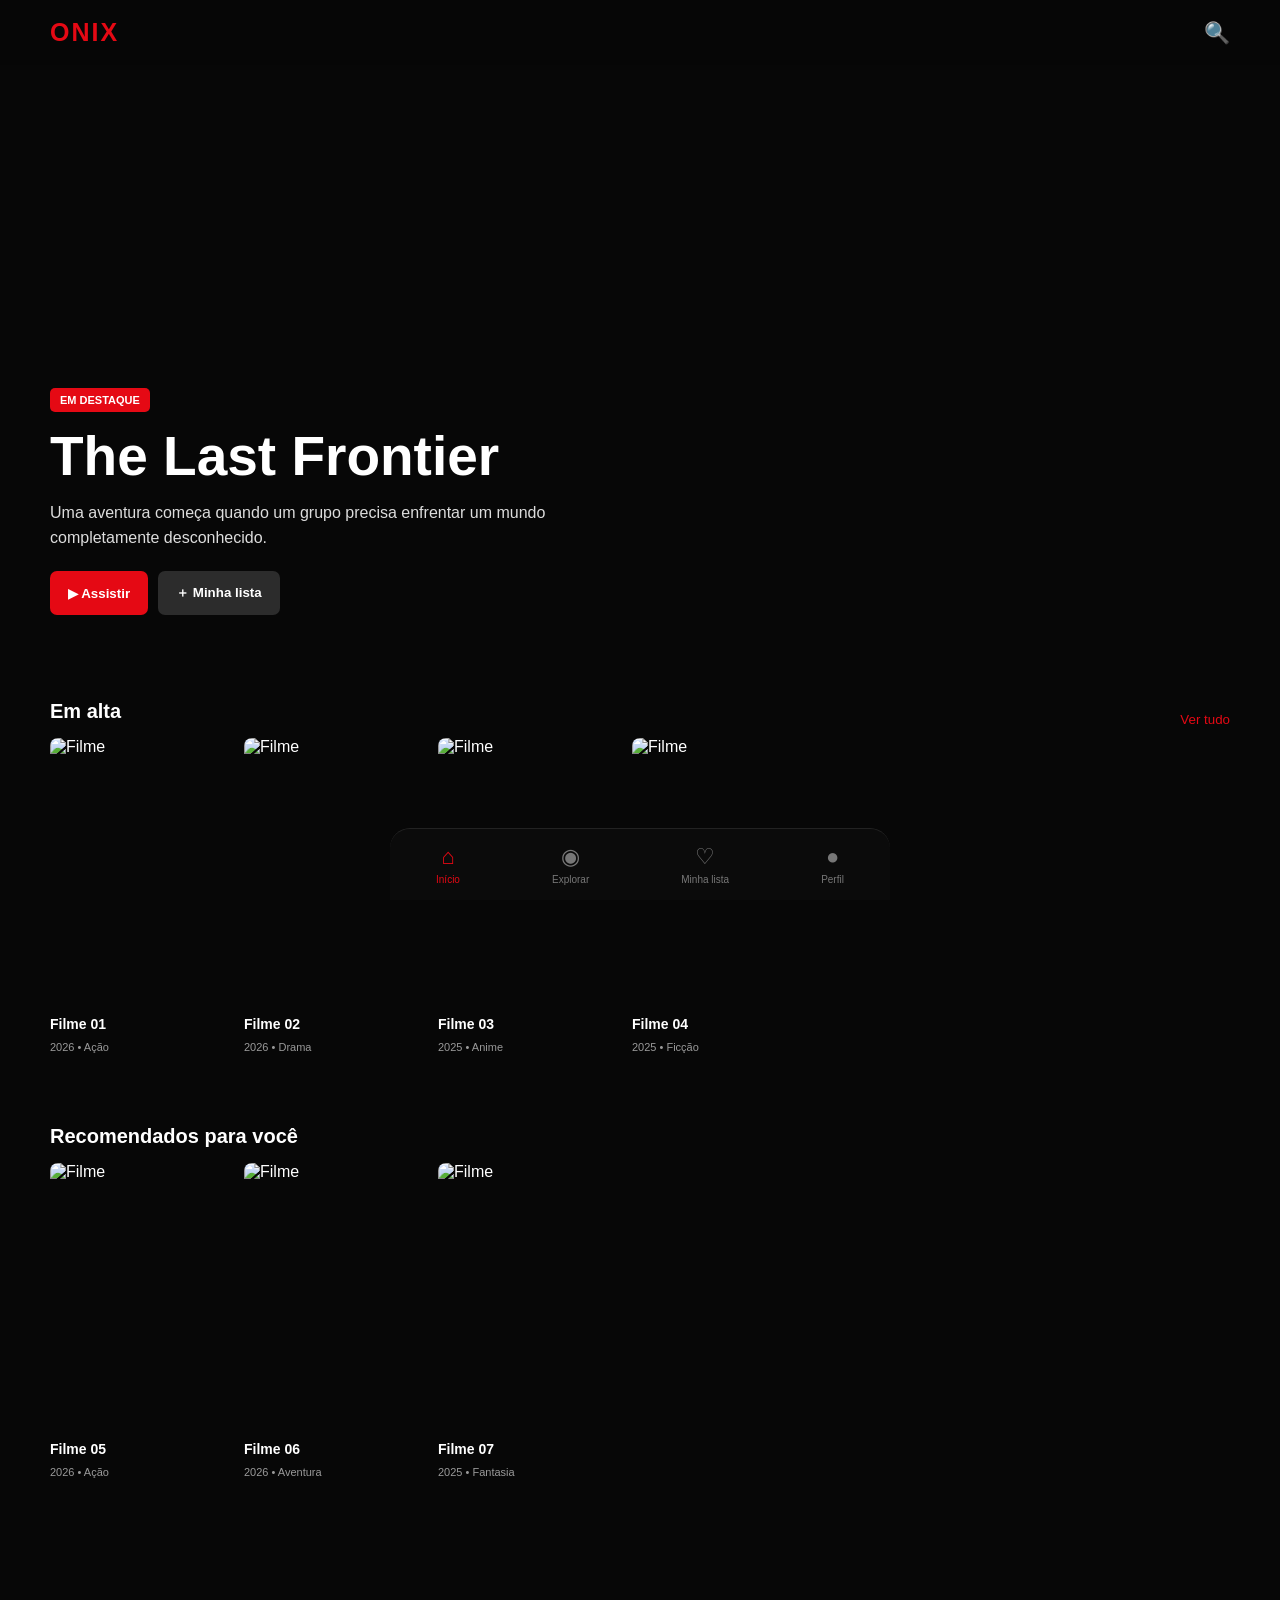
==== commit f0812ba9: "Add files via upload" ====
--- a/index.html
+++ b/index.html
@@ -1,573 +1,376 @@
 <!DOCTYPE html>
-<html lang="pt-BR">
+<html lang="pt">
 <head>
-    <!-- ============================================================
-    META TAGS ESSENCIAIS PARA SEO E ENGAGAMENTO
-    ============================================================ -->
-    <meta charset="UTF-8">
-    <meta name="viewport" content="width=device-width, initial-scale=1.0">
-
-    <!-- TÍTULO (Máx. 60 caracteres) -->
-    <title>Frases Inspiradoras • Motivação Diária • Citações para a Vida</title>
-
-    <!-- DESCRIÇÃO (Máx. 160 caracteres) -->
-    <meta name="description" content="As melhores frases inspiradoras, citações motivacionais e pensamentos para transformar seu dia. Atualizado diariamente com conteúdo exclusivo.">
-
-    <!-- PALAVRAS-CHAVE -->
-    <meta name="keywords" content="frases inspiradoras, motivação diária, citações, pensamentos, mensagens positivas, desenvolvimento pessoal, frases de superação">
-
-    <!-- AUTOR -->
-    <meta name="author" content="Fernando Alexandre Nguenha">
-
-    <!-- ROBÔS (Indexar tudo) -->
-    <meta name="robots" content="index, follow, max-snippet:-1, max-image-preview:large">
-
-    <!-- IDIOMA -->
-    <meta name="language" content="Portuguese">
-    <meta name="geo.region" content="BR">
-
-    <!-- ============================================================
-    META TAGS PARA REDES SOCIAIS (OPEN GRAPH - Facebook, LinkedIn)
-    ============================================================ -->
-    <meta property="og:title" content="Frases Inspiradoras • Motivação Diária">
-    <meta property="og:description" content="As melhores citações para inspirar sua vida e transformar sua mentalidade. Atualizado diariamente.">
-    <meta property="og:type" content="website">
-    <meta property="og:url" content="https://my-first.vercel.app">
-    <meta property="og:image" content="https://my-first.vercel.app/og-image.jpg">
-    <meta property="og:image:width" content="1200">
-    <meta property="og:image:height" content="630">
-    <meta property="og:site_name" content="Frases Inspiradoras">
-
-    <!-- ============================================================
-    META TAGS PARA TWITTER
-    ============================================================ -->
-    <meta name="twitter:card" content="summary_large_image">
-    <meta name="twitter:title" content="Frases Inspiradoras • Motivação Diária">
-    <meta name="twitter:description" content="Citações para transformar seu dia e sua mentalidade.">
-    <meta name="twitter:image" content="https://my-first.vercel.app/og-image.jpg">
-
-    <!-- ============================================================
-    META TAGS PARA ENGAGEMENT (DEEP LINK, PWA, ETC)
-    ============================================================ -->
-    <link rel="canonical" href="https://my-first.vercel.app">
-    <meta name="theme-color" content="#1a1a2e">
-    <meta name="apple-mobile-web-app-capable" content="yes">
-    <meta name="apple-mobile-web-app-status-bar-style" content="black-translucent">
-    <script src="https://pl31071408.profitableratecpmnetwork.com/83/43/6f/83436f3590f523c7e660f53c679c148b.js"></script>
-
-
-    <!-- ============================================================
-    ESTILOS (CSS)
-    ============================================================ -->
-    <style>
-        * {
-            margin: 0;
-            padding: 0;
-            box-sizing: border-box;
-        }
-
-        body {
-            font-family: 'Segoe UI', system-ui, -apple-system, sans-serif;
-            background: #0f0f1a;
-            color: #e0e0e0;
-            min-height: 100vh;
-            display: flex;
-            flex-direction: column;
-            align-items: center;
-            justify-content: center;
-            padding: 20px;
-            background-image: radial-gradient(circle at 20% 50%, #1a1a2e 0%, #0f0f1a 100%);
-        }
-
-        /* --- CONTAINER PRINCIPAL --- */
-        .container {
-            max-width: 800px;
-            width: 100%;
-            background: rgba(26, 26, 46, 0.85);
-            backdrop-filter: blur(12px);
-            border-radius: 32px;
-            padding: 40px 30px;
-            border: 1px solid rgba(255, 255, 255, 0.06);
-            box-shadow: 0 30px 60px rgba(0, 0, 0, 0.8);
-            text-align: center;
-            transition: all 0.3s ease;
-        }
-
-        /* --- CABEÇALHO --- */
-        .header {
-            margin-bottom: 30px;
-        }
-
-        .header .logo {
-            font-size: 48px;
-            margin-bottom: 8px;
-        }
-
-        .header h1 {
-            font-size: 28px;
-            font-weight: 700;
-            background: linear-gradient(135deg, #facc15, #f59e0b);
-            -webkit-background-clip: text;
-            -webkit-text-fill-color: transparent;
-            background-clip: text;
-            letter-spacing: -0.5px;
-        }
-
-        .header p {
-            color: #94a3b8;
-            font-size: 16px;
-            margin-top: 4px;
-            border-top: 1px solid rgba(255, 255, 255, 0.05);
-            padding-top: 12px;
-        }
-
-        /* --- CITAÇÃO PRINCIPAL --- */
-        .quote-box {
-            background: rgba(255, 255, 255, 0.03);
-            border-radius: 20px;
-            padding: 30px 24px;
-            margin: 20px 0;
-            border: 1px solid rgba(255, 255, 255, 0.05);
-            transition: all 0.4s ease;
-            min-height: 180px;
-            display: flex;
-            flex-direction: column;
-            justify-content: center;
-        }
-
-        .quote-box blockquote {
-            font-size: 22px;
-            font-weight: 300;
-            line-height: 1.6;
-            color: #f1f5f9;
-            quotes: "“" "”" "‘" "’";
-        }
-
-        .quote-box blockquote::before {
-            content: "“";
-            font-size: 40px;
-            color: #facc15;
-            display: block;
-            text-align: left;
-            margin-bottom: -10px;
-        }
-
-        .quote-box blockquote::after {
-            content: "”";
-            font-size: 40px;
-            color: #facc15;
-            display: block;
-            text-align: right;
-            margin-top: -10px;
-        }
-
-        .quote-box .autor {
-            color: #94a3b8;
-            font-size: 16px;
-            font-weight: 300;
-            margin-top: 12px;
-            letter-spacing: 1px;
-        }
-
-        .quote-box .autor::before {
-            content: "— ";
-            color: #facc15;
-        }
-
-        /* --- BOTÃO GERAR --- */
-        .btn-gerar {
-            background: linear-gradient(135deg, #facc15, #eab308);
-            color: #0f0f1a;
-            border: none;
-            padding: 14px 40px;
-            border-radius: 50px;
-            font-size: 18px;
-            font-weight: 700;
-            cursor: pointer;
-            transition: all 0.3s ease;
-            box-shadow: 0 8px 24px rgba(250, 204, 21, 0.25);
-            margin: 12px 0 20px;
-        }
-
-        .btn-gerar:hover {
-            transform: translateY(-3px) scale(1.02);
-            box-shadow: 0 12px 32px rgba(250, 204, 21, 0.4);
-        }
-
-        .btn-gerar:active {
-            transform: scale(0.96);
-        }
-
-        /* --- CATEGORIAS (TAGS) --- */
-        .tags {
-            display: flex;
-            flex-wrap: wrap;
-            justify-content: center;
-            gap: 10px;
-            margin: 20px 0 10px;
-        }
-
-        .tags span {
-            background: rgba(255, 255, 255, 0.06);
-            padding: 6px 16px;
-            border-radius: 50px;
-            font-size: 13px;
-            color: #94a3b8;
-            border: 1px solid rgba(255, 255, 255, 0.04);
-            transition: all 0.3s;
-            cursor: default;
-        }
-
-        .tags span:hover {
-            background: rgba(250, 204, 21, 0.12);
-            color: #facc15;
-            border-color: #facc15;
-        }
-
-        /* --- BOTÕES SOCIAIS --- */
-        .social-links {
-            display: flex;
-            justify-content: center;
-            gap: 14px;
-            flex-wrap: wrap;
-            margin-top: 20px;
-            border-top: 1px solid rgba(255, 255, 255, 0.05);
-            padding-top: 20px;
-        }
-
-        .social-links a {
-            display: inline-flex;
-            align-items: center;
-            gap: 8px;
-            padding: 10px 22px;
-            border-radius: 50px;
-            text-decoration: none;
-            font-size: 14px;
-            font-weight: 600;
-            transition: all 0.3s ease;
-            border: 1px solid rgba(255, 255, 255, 0.08);
-            color: #e0e0e0;
-        }
-
-        .social-links a:hover {
-            transform: translateY(-3px);
-            box-shadow: 0 8px 20px rgba(0, 0, 0, 0.4);
-        }
-
-        .social-links .whatsapp {
-            background: #25d36620;
-            border-color: #25d36640;
-        }
-        .social-links .whatsapp:hover {
-            background: #25d366;
-            color: #fff;
-        }
-
-        .social-links .twitter {
-            background: #1da1f220;
-            border-color: #1da1f240;
-        }
-        .social-links .twitter:hover {
-            background: #1da1f2;
-            color: #fff;
-        }
-
-        .social-links .facebook {
-            background: #1877f220;
-            border-color: #1877f240;
-        }
-        .social-links .facebook:hover {
-            background: #1877f2;
-            color: #fff;
-        }
-
-        .social-links .copy {
-            background: #ffffff10;
-            border-color: #ffffff20;
-        }
-        .social-links .copy:hover {
-            background: #ffffff20;
-            color: #fff;
-        }
-
-        /* --- COPYRIGHT --- */
-        .footer {
-            margin-top: 30px;
-            font-size: 13px;
-            color: #475569;
-            border-top: 1px solid rgba(255, 255, 255, 0.04);
-            padding-top: 20px;
-        }
-
-        .footer a {
-            color: #facc15;
-            text-decoration: none;
-        }
-        .footer a:hover {
-            text-decoration: underline;
-        }
-
-        /* --- RESPONSIVO --- */
-        @media (max-width: 600px) {
-            .container {
-                padding: 24px 16px;
-            }
-            .quote-box blockquote {
-                font-size: 18px;
-            }
-            .header h1 {
-                font-size: 22px;
-            }
-            .social-links a {
-                font-size: 12px;
-                padding: 8px 14px;
-            }
-            .btn-gerar {
-                font-size: 16px;
-                padding: 12px 28px;
-            }
-        }
-    </style>
+  <meta charset="UTF-8">
+  <meta name="viewport" content="width=device-width, initial-scale=1.0">
+
+  <meta name="theme-color" content="#080808">
+  <meta name="description" content="Minha plataforma de streaming">
+
+  <link rel="stylesheet" href="style.css">
+  <link rel="manifest" href="manifest.json">
+
+  <title>ONIX</title>
 </head>
 
 <body>
-    <div class="container">
-
-        <!-- ============================================================
-        HEADER
-        ============================================================ -->
-        <div class="header">
-            <div class="logo">💡</div>
-            <h1>Frases Inspiradoras</h1>
-            <p>✦ Citações para transformar sua mentalidade ✦</p>
+
+  <!-- HEADER -->
+  <header class="header">
+    <div class="logo">ONIX</div>
+
+    <button class="icon-btn" id="searchBtn" aria-label="Pesquisar">
+      🔍
+    </button>
+  </header>
+
+
+  <!-- =========================
+       PÁGINA: INÍCIO
+  ========================== -->
+  <main id="home" class="page active">
+
+    <section class="hero">
+
+      <div class="hero-content">
+        <span class="badge">EM DESTAQUE</span>
+
+        <h1>The Last Frontier</h1>
+
+        <p>
+          Uma aventura começa quando um grupo precisa
+          enfrentar um mundo completamente desconhecido.
+        </p>
+
+        <div class="hero-buttons">
+
+          <button class="primary-btn" data-action="watch">
+            ▶ Assistir
+          </button>
+
+          <button class="secondary-btn" data-action="add">
+            ＋ Minha lista
+          </button>
+
         </div>
-
-        <!-- ============================================================
-        CITAÇÃO PRINCIPAL (Dinâmica)
-        ============================================================ -->
-        <div class="quote-box" id="quoteBox">
-            <blockquote id="quoteText">
-                A única maneira de fazer um excelente trabalho é amar o que você faz.
-            </blockquote>
-            <div class="autor" id="quoteAuthor">Steve Jobs</div>
+      </div>
+
+    </section>
+
+
+    <!-- EM ALTA -->
+    <section class="section">
+
+      <div class="section-title">
+        <h2>Em alta</h2>
+        <button class="see-all" data-page="explore">
+          Ver tudo
+        </button>
+      </div>
+
+      <div class="movie-row">
+
+        <article class="movie-card">
+          <img src="https://picsum.photos/300/450?random=1"
+               alt="Filme">
+          <h3>Filme 01</h3>
+          <span>2026 • Ação</span>
+        </article>
+
+        <article class="movie-card">
+          <img src="https://picsum.photos/300/450?random=2"
+               alt="Filme">
+          <h3>Filme 02</h3>
+          <span>2026 • Drama</span>
+        </article>
+
+        <article class="movie-card">
+          <img src="https://picsum.photos/300/450?random=3"
+               alt="Filme">
+          <h3>Filme 03</h3>
+          <span>2025 • Anime</span>
+        </article>
+
+        <article class="movie-card">
+          <img src="https://picsum.photos/300/450?random=4"
+               alt="Filme">
+          <h3>Filme 04</h3>
+          <span>2025 • Ficção</span>
+        </article>
+
+      </div>
+    </section>
+
+
+    <!-- RECOMENDADOS -->
+    <section class="section">
+
+      <h2>Recomendados para você</h2>
+
+      <div class="movie-row">
+
+        <article class="movie-card">
+          <img src="https://picsum.photos/300/450?random=5"
+               alt="Filme">
+          <h3>Filme 05</h3>
+          <span>2026 • Ação</span>
+        </article>
+
+        <article class="movie-card">
+          <img src="https://picsum.photos/300/450?random=6"
+               alt="Filme">
+          <h3>Filme 06</h3>
+          <span>2026 • Aventura</span>
+        </article>
+
+        <article class="movie-card">
+          <img src="https://picsum.photos/300/450?random=7"
+               alt="Filme">
+          <h3>Filme 07</h3>
+          <span>2025 • Fantasia</span>
+        </article>
+
+      </div>
+
+    </section>
+
+  </main>
+
+
+  <!-- =========================
+       PÁGINA: EXPLORAR
+  ========================== -->
+
+  <main id="explore" class="page">
+
+    <div class="page-heading">
+      <h1>Explorar</h1>
+      <p>Encontre algo para assistir.</p>
+    </div>
+
+    <div class="search-box">
+
+      <span>🔍</span>
+
+      <input
+        type="search"
+        id="searchInput"
+        placeholder="Pesquisar filmes..."
+      >
+
+    </div>
+
+
+    <div class="categories">
+
+      <button class="category active">Todos</button>
+      <button class="category">Ação</button>
+      <button class="category">Anime</button>
+      <button class="category">Drama</button>
+      <button class="category">Ficção</button>
+
+    </div>
+
+
+    <div class="movie-grid" id="movieGrid">
+
+      <article class="movie-card">
+        <img src="https://picsum.photos/300/450?random=10">
+        <h3>O Último Reino</h3>
+        <span>2026 • Ação</span>
+      </article>
+
+      <article class="movie-card">
+        <img src="https://picsum.photos/300/450?random=11">
+        <h3>Além do Tempo</h3>
+        <span>2026 • Ficção</span>
+      </article>
+
+      <article class="movie-card">
+        <img src="https://picsum.photos/300/450?random=12">
+        <h3>Nova Era</h3>
+        <span>2025 • Drama</span>
+      </article>
+
+      <article class="movie-card">
+        <img src="https://picsum.photos/300/450?random=13">
+        <h3>Guerreiros</h3>
+        <span>2025 • Ação</span>
+      </article>
+
+    </div>
+
+  </main>
+
+
+  <!-- =========================
+       PÁGINA: MINHA LISTA
+  ========================== -->
+
+  <main id="list" class="page">
+
+    <div class="page-heading">
+      <h1>Minha lista</h1>
+      <p>Filmes que você salvou.</p>
+    </div>
+
+    <div id="watchlist" class="movie-grid">
+
+      <div class="empty-state">
+        <div>♡</div>
+        <h2>Sua lista está vazia</h2>
+        <p>
+          Adicione filmes para encontrá-los aqui.
+        </p>
+      </div>
+
+    </div>
+
+  </main>
+
+
+  <!-- =========================
+       PÁGINA: PERFIL
+  ========================== -->
+
+  <main id="profile" class="page">
+
+    <div class="profile">
+
+      <div class="avatar">
+        👤
+      </div>
+
+      <h1>Meu perfil</h1>
+
+      <p>Bem-vindo ao ONIX.</p>
+
+    </div>
+
+    <div class="settings">
+
+      <button>
+        ⚙️ Configurações
+        <span>›</span>
+      </button>
+
+      <button>
+        🔔 Notificações
+        <span>›</span>
+      </button>
+
+      <button>
+        ℹ️ Sobre
+        <span>›</span>
+      </button>
+
+    </div>
+
+  </main>
+
+
+  <!-- =========================
+       DETALHES DO FILME
+  ========================== -->
+
+  <main id="details" class="page">
+
+    <button class="back-btn" id="backBtn">
+      ← Voltar
+    </button>
+
+    <section class="movie-details">
+
+      <img
+        class="details-poster"
+        src="https://picsum.photos/500/750?random=30"
+        alt="Filme"
+      >
+
+      <div class="details-info">
+
+        <span class="badge">2026</span>
+
+        <h1>The Last Frontier</h1>
+
+        <p class="metadata">
+          16+ • 2h 15min • Ação • Ficção
+        </p>
+
+        <div class="detail-buttons">
+
+          <button class="primary-btn">
+            ▶ Assistir agora
+          </button>
+
+          <button class="secondary-btn">
+            ↗ Compartilhar
+          </button>
+
         </div>
 
-        <!-- ============================================================
-        BOTÃO GERAR
-        ============================================================ -->
-        <button class="btn-gerar" onclick="gerarFrase()">✨ Nova Frase</button>
-
-        <!-- ============================================================
-        TAGS / CATEGORIAS (SEO + Engajamento)
-        ============================================================ -->
-        <div class="tags">
-            <span>#motivação</span>
-            <span>#frases</span>
-            <span>#inspiração</span>
-            <span>#superação</span>
-            <span>#desenvolvimentopessoal</span>
-            <span>#mindset</span>
-            <span>#positividade</span>
-        </div>
-
-        <!-- ============================================================
-        BOTÕES DE COMPARTILHAMENTO (Engajamento)
-        ============================================================ -->
-        <div class="social-links">
-            <a href="#" class="whatsapp" onclick="compartilhar('whatsapp')">
-                📱 WhatsApp
-            </a>
-            <a href="#" class="twitter" onclick="compartilhar('twitter')">
-                🐦 Twitter
-            </a>
-            <a href="#" class="facebook" onclick="compartilhar('facebook')">
-                📘 Facebook
-            </a>
-            <a href="#" class="copy" onclick="copiarFrase()">
-                📋 Copiar
-            </a>
-        </div>
-
-        <!-- ============================================================
-        FOOTER
-        ============================================================ -->
-        <div class="footer">
-            © 2026 <a href="https://my-first.vercel.app" target="_blank"></a> •
-            Feito com ❤️ e ☕
-        </div>
-
-    </div>
-
-    <!-- ============================================================
-    JAVASCRIPT (Funcionalidades)
-    ============================================================ -->
-    
-    <script>
-    window.va = window.va || function() { (window.vaq = window.vaq || []).push(arguments); };
-</script>
-<script defer src="/_vercel/insights/script.js"></script>
-    <script>
-        // ---------- BANCO DE DADOS DE FRASES ----------
-        const frases = [{
-            texto: "A única maneira de fazer um excelente trabalho é amar o que você faz.",
-            autor: "Steve Jobs"
-        }, {
-            texto: "Não espere por oportunidades, crie você mesmo as suas.",
-            autor: "Confúcio"
-        }, {
-            texto: "O sucesso é ir de fracasso em fracasso sem perder o entusiasmo.",
-            autor: "Winston Churchill"
-        }, {
-            texto: "Acredite que você pode e já está no meio do caminho.",
-            autor: "Theodore Roosevelt"
-        }, {
-            texto: "A vida é 10% do que acontece com você e 90% de como você reage.",
-            autor: "Charles R. Swindoll"
-        }, {
-            texto: "O único limite para a nossa realização de amanhã são as nossas dúvidas de hoje.",
-            autor: "Franklin D. Roosevelt"
-        }, {
-            texto: "Se você quer algo que nunca teve, terá que fazer algo que nunca fez.",
-            autor: "Thomas Jefferson"
-        }, {
-            texto: "A persistência é o caminho do êxito.",
-            autor: "Charlie Chaplin"
-        }, {
-            texto: "O futuro pertence àqueles que acreditam na beleza de seus sonhos.",
-            autor: "Eleanor Roosevelt"
-        }, {
-            texto: "Não importa o quão devagar você vá, desde que você não pare.",
-            autor: "Confúcio"
-        }, {
-            texto: "A melhor maneira de prever o futuro é criá-lo.",
-            autor: "Peter Drucker"
-        }, {
-            texto: "A jornada de mil milhas começa com um único passo.",
-            autor: "Lao Tzu"
-        }, {
-            texto: "A única coisa que fica entre você e o seu sonho é a vontade de tentar.",
-            autor: "Anônimo"
-        }, {
-            texto: "A vida é como andar de bicicleta: para manter o equilíbrio, você deve continuar em movimento.",
-            autor: "Albert Einstein"
-        }, {
-            texto: "Seja a mudança que você deseja ver no mundo.",
-            autor: "Mahatma Gandhi"
-        }, {
-            texto: "O que você faz hoje pode melhorar todos os seus amanhãs.",
-            autor: "Ralph Marston"
-        }, {
-            texto: "A coragem não é ausência de medo, mas a capacidade de vencê-lo.",
-            autor: "Nelson Mandela"
-        }, {
-            texto: "Sonhe grande, trabalhe duro, mantenha o foco e não desista.",
-            autor: "Anônimo"
-        }, {
-            texto: "A maior glória não é nunca cair, mas sim levantar-se sempre.",
-            autor: "Nelson Mandela"
-        }, {
-            texto: "Faça hoje o que outros não fazem para ter amanhã o que outros não têm.",
-            autor: "Anônimo"
-        }, {
-            texto: "A motivação nos faz começar, o hábito nos mantém em movimento.",
-            autor: "Jim Ryun"
-        }, {
-            texto: "O sucesso é a soma de pequenos esforços repetidos dia após dia.",
-            autor: "Robert Collier"
-        }];
-
-        // ---------- FUNÇÃO PARA GERAR FRASE ALEATÓRIA ----------
-        function gerarFrase() {
-            const indice = Math.floor(Math.random() * frases.length);
-            const frase = frases[indice];
-
-            document.getElementById('quoteText').textContent = frase.texto;
-            document.getElementById('quoteAuthor').textContent = frase.autor;
-
-            // Efeito de fade suave
-            const box = document.getElementById('quoteBox');
-            box.style.transition = 'opacity 0.2s ease';
-            box.style.opacity = '0.5';
-            setTimeout(() => {
-                box.style.opacity = '1';
-            }, 200);
-
-            // Atualiza a URL com a frase (para SEO)
-            const url = new URL(window.location);
-            url.searchParams.set('frase', encodeURIComponent(frase.texto.substring(0, 30)));
-            window.history.replaceState({}, '', url);
-        }
-
-        // ---------- COMPARTILHAR ----------
-        function compartilhar(rede) {
-            const frase = document.getElementById('quoteText').textContent;
-            const autor = document.getElementById('quoteAuthor').textContent;
-            const textoCompleto = `"${frase}" — ${autor}`;
-            const url = encodeURIComponent('https://my-first.vercel.app');
-
-            let link = '';
-            switch (rede) {
-                case 'whatsapp':
-                    link = `https://api.whatsapp.com/send?text=${encodeURIComponent(textoCompleto + ' ' + '🔗 ' + 'https://my-first.vercel.app')}`;
-                    break;
-                case 'twitter':
-                    link = `https://twitter.com/intent/tweet?text=${encodeURIComponent(textoCompleto)}&url=${url}`;
-                    break;
-                case 'facebook':
-                    link = `https://www.facebook.com/sharer/sharer.php?u=${url}&quote=${encodeURIComponent(textoCompleto)}`;
-                    break;
-                default:
-                    return;
-            }
-            window.open(link, '_blank');
-        }
-
-        // ---------- COPIAR FRASE ----------
-        function copiarFrase() {
-            const frase = document.getElementById('quoteText').textContent;
-            const autor = document.getElementById('quoteAuthor').textContent;
-            const textoCompleto = `"${frase}" — ${autor}`;
-
-            navigator.clipboard.writeText(textoCompleto)
-                .then(() => {
-                    const btn = document.querySelector('.copy');
-                    const originalText = btn.textContent;
-                    btn.textContent = '✅ Copiado!';
-                    setTimeout(() => {
-                        btn.textContent = originalText;
-                    }, 2000);
-                })
-                .catch(() => {
-                    alert('Copie manualmente: ' + textoCompleto);
-                });
-        }
-
-        // ---------- CARREGAR FRASE INICIAL OU DA URL ----------
-        function carregarFraseInicial() {
-            const params = new URLSearchParams(window.location.search);
-            const fraseParam = params.get('frase');
-
-            if (fraseParam) {
-                // Tenta encontrar a frase pelo início do texto
-                const encontrada = frases.find(f =>
-                    f.texto.substring(0, 30).includes(decodeURIComponent(fraseParam))
-                );
-                if (encontrada) {
-                    document.getElementById('quoteText').textContent = encontrada.texto;
-                    document.getElementById('quoteAuthor').textContent = encontrada.autor;
-                    return;
-                }
-            }
-
-            // Se não veio da URL, pega uma aleatória
-            const indice = Math.floor(Math.random() * frases.length);
-            const frase = frases[indice];
-            document.getElementById('quoteText').textContent = frase.texto;
-            document.getElementById('quoteAuthor').textContent = frase.autor;
-        }
-
-        // ---------- INICIALIZAR ----------
-        carregarFraseInicial();
-    </script>
+        <h2>Sinopse</h2>
+
+        <p>
+          Uma emocionante história de sobrevivência,
+          coragem e descoberta em um mundo desconhecido.
+        </p>
+
+      </div>
+
+    </section>
+
+
+    <section class="section">
+
+      <h2>Você também pode gostar</h2>
+
+      <div class="movie-row">
+
+        <article class="movie-card">
+          <img src="https://picsum.photos/300/450?random=31">
+          <h3>Recomendado 01</h3>
+        </article>
+
+        <article class="movie-card">
+          <img src="https://picsum.photos/300/450?random=32">
+          <h3>Recomendado 02</h3>
+        </article>
+
+      </div>
+
+    </section>
+
+  </main>
+
+
+  <!-- NAVEGAÇÃO -->
+  <nav class="bottom-nav">
+
+    <button class="nav-item active" data-page="home">
+      <span>⌂</span>
+      <small>Início</small>
+    </button>
+
+    <button class="nav-item" data-page="explore">
+      <span>◉</span>
+      <small>Explorar</small>
+    </button>
+
+    <button class="nav-item" data-page="list">
+      <span>♡</span>
+      <small>Minha lista</small>
+    </button>
+
+    <button class="nav-item" data-page="profile">
+      <span>●</span>
+      <small>Perfil</small>
+    </button>
+
+  </nav>
+
+
+  <script src="script.js"></script>
+
 </body>
 </html>
--- a/style.css
+++ b/style.css
@@ -0,0 +1,469 @@
+* {
+  box-sizing: border-box;
+  margin: 0;
+  padding: 0;
+}
+
+:root {
+  --bg: #070707;
+  --card: #121212;
+  --card2: #191919;
+  --text: #ffffff;
+  --muted: #999;
+  --red: #e50914;
+}
+
+body {
+  background: var(--bg);
+  color: var(--text);
+  font-family: Arial, sans-serif;
+  min-height: 100vh;
+  padding-bottom: 85px;
+}
+
+
+/* HEADER */
+
+.header {
+  height: 65px;
+  display: flex;
+  align-items: center;
+  justify-content: space-between;
+  padding: 0 20px;
+  position: sticky;
+  top: 0;
+  z-index: 50;
+  background: rgba(7,7,7,.92);
+  backdrop-filter: blur(12px);
+}
+
+.logo {
+  color: var(--red);
+  font-size: 25px;
+  font-weight: 900;
+  letter-spacing: 2px;
+}
+
+.icon-btn {
+  background: none;
+  border: 0;
+  color: white;
+  font-size: 21px;
+  cursor: pointer;
+}
+
+
+/* PÁGINAS */
+
+.page {
+  display: none;
+  min-height: calc(100vh - 65px);
+}
+
+.page.active {
+  display: block;
+}
+
+
+/* HERO */
+
+.hero {
+  min-height: 480px;
+  display: flex;
+  align-items: flex-end;
+  padding: 30px 20px;
+  background:
+    linear-gradient(
+      to top,
+      #070707 0%,
+      rgba(7,7,7,.55) 45%,
+      rgba(7,7,7,.05)
+    ),
+    url("https://picsum.photos/900/1100?random=90")
+    center/cover;
+}
+
+.hero-content {
+  max-width: 600px;
+}
+
+.badge {
+  display: inline-block;
+  color: white;
+  background: var(--red);
+  padding: 6px 10px;
+  border-radius: 5px;
+  font-size: 11px;
+  font-weight: bold;
+}
+
+.hero h1 {
+  font-size: 38px;
+  margin: 12px 0;
+}
+
+.hero p {
+  color: #ddd;
+  line-height: 1.6;
+  max-width: 500px;
+}
+
+
+/* BOTÕES */
+
+.hero-buttons,
+.detail-buttons {
+  display: flex;
+  gap: 10px;
+  margin-top: 20px;
+}
+
+.primary-btn,
+.secondary-btn {
+  border: 0;
+  border-radius: 7px;
+  padding: 13px 18px;
+  font-weight: bold;
+  cursor: pointer;
+}
+
+.primary-btn {
+  background: var(--red);
+  color: white;
+}
+
+.secondary-btn {
+  background: rgba(255,255,255,.15);
+  color: white;
+}
+
+
+/* SEÇÕES */
+
+.section {
+  padding: 25px 20px;
+}
+
+.section h2 {
+  font-size: 20px;
+  margin-bottom: 15px;
+}
+
+.section-title {
+  display: flex;
+  align-items: center;
+  justify-content: space-between;
+}
+
+.see-all {
+  background: none;
+  border: 0;
+  color: var(--red);
+  cursor: pointer;
+}
+
+
+/* CARDS */
+
+.movie-row {
+  display: flex;
+  gap: 14px;
+  overflow-x: auto;
+  scrollbar-width: none;
+}
+
+.movie-row::-webkit-scrollbar {
+  display: none;
+}
+
+.movie-card {
+  min-width: 145px;
+  cursor: pointer;
+}
+
+.movie-card img {
+  width: 100%;
+  aspect-ratio: 2 / 3;
+  object-fit: cover;
+  border-radius: 8px;
+  display: block;
+  margin-bottom: 8px;
+}
+
+.movie-card h3 {
+  font-size: 14px;
+  margin-bottom: 5px;
+}
+
+.movie-card span {
+  font-size: 11px;
+  color: var(--muted);
+}
+
+
+/* EXPLORAR */
+
+.page-heading {
+  padding: 30px 20px 20px;
+}
+
+.page-heading h1 {
+  font-size: 30px;
+}
+
+.page-heading p {
+  color: var(--muted);
+  margin-top: 7px;
+}
+
+.search-box {
+  margin: 0 20px 20px;
+  background: var(--card2);
+  border-radius: 9px;
+  padding: 13px;
+  display: flex;
+  gap: 10px;
+}
+
+.search-box input {
+  background: transparent;
+  border: 0;
+  outline: 0;
+  color: white;
+  width: 100%;
+  font-size: 15px;
+}
+
+.categories {
+  display: flex;
+  gap: 8px;
+  overflow-x: auto;
+  padding: 0 20px 20px;
+}
+
+.category {
+  white-space: nowrap;
+  background: var(--card2);
+  color: white;
+  border: 0;
+  border-radius: 20px;
+  padding: 9px 15px;
+}
+
+.category.active {
+  background: var(--red);
+}
+
+.movie-grid {
+  display: grid;
+  grid-template-columns: repeat(2, 1fr);
+  gap: 18px 12px;
+  padding: 0 20px;
+}
+
+
+/* DETALHES */
+
+.back-btn {
+  background: none;
+  color: white;
+  border: 0;
+  padding: 20px;
+  font-size: 16px;
+}
+
+.movie-details {
+  padding: 0 20px 30px;
+}
+
+.details-poster {
+  width: 100%;
+  max-width: 330px;
+  display: block;
+  margin: auto;
+  border-radius: 12px;
+}
+
+.details-info {
+  padding-top: 25px;
+}
+
+.details-info h1 {
+  font-size: 32px;
+  margin: 10px 0;
+}
+
+.metadata {
+  color: var(--muted);
+}
+
+.details-info h2 {
+  margin-top: 30px;
+  margin-bottom: 10px;
+}
+
+.details-info > p:not(.metadata) {
+  color: #ccc;
+  line-height: 1.7;
+}
+
+
+/* PERFIL */
+
+.profile {
+  text-align: center;
+  padding: 50px 20px 30px;
+}
+
+.avatar {
+  width: 85px;
+  height: 85px;
+  border-radius: 50%;
+  background: var(--card2);
+  display: grid;
+  place-items: center;
+  margin: auto;
+  font-size: 35px;
+}
+
+.profile h1 {
+  margin-top: 15px;
+}
+
+.profile p {
+  color: var(--muted);
+  margin-top: 7px;
+}
+
+.settings {
+  padding: 0 20px;
+}
+
+.settings button {
+  width: 100%;
+  background: var(--card2);
+  border: 0;
+  border-bottom: 1px solid #292929;
+  color: white;
+  padding: 18px;
+  text-align: left;
+  display: flex;
+  justify-content: space-between;
+}
+
+
+/* LISTA VAZIA */
+
+.empty-state {
+  grid-column: 1 / -1;
+  text-align: center;
+  padding: 70px 20px;
+  color: var(--muted);
+}
+
+.empty-state div {
+  font-size: 55px;
+  color: #444;
+}
+
+.empty-state h2 {
+  color: white;
+  margin: 15px 0 8px;
+}
+
+
+/* NAVEGAÇÃO */
+
+.bottom-nav {
+  position: fixed;
+  bottom: 0;
+  left: 0;
+  right: 0;
+  height: 72px;
+  background: rgba(12,12,12,.96);
+  border-top: 1px solid #222;
+  display: flex;
+  justify-content: space-around;
+  align-items: center;
+  z-index: 100;
+  backdrop-filter: blur(15px);
+}
+
+.nav-item {
+  background: none;
+  border: 0;
+  color: #777;
+  display: flex;
+  flex-direction: column;
+  align-items: center;
+  gap: 4px;
+  cursor: pointer;
+}
+
+.nav-item span {
+  font-size: 22px;
+}
+
+.nav-item small {
+  font-size: 10px;
+}
+
+.nav-item.active {
+  color: var(--red);
+}
+
+
+/* DESKTOP */
+
+@media (min-width: 700px) {
+
+  .header {
+    padding: 0 50px;
+  }
+
+  .hero {
+    min-height: 600px;
+    padding: 50px;
+  }
+
+  .hero h1 {
+    font-size: 55px;
+  }
+
+  .section {
+    padding: 35px 50px;
+  }
+
+  .movie-card {
+    min-width: 180px;
+  }
+
+  .movie-grid {
+    grid-template-columns: repeat(5, 1fr);
+    padding: 0 50px;
+  }
+
+  .bottom-nav {
+    left: 50%;
+    transform: translateX(-50%);
+    width: 500px;
+    border-radius: 20px 20px 0 0;
+  }
+
+  .movie-details {
+    max-width: 1000px;
+    margin: auto;
+    display: flex;
+    gap: 40px;
+  }
+
+  .details-poster {
+    width: 330px;
+    margin: 0;
+  }
+
+  .details-info {
+    padding-top: 20px;
+  }
+
+}
